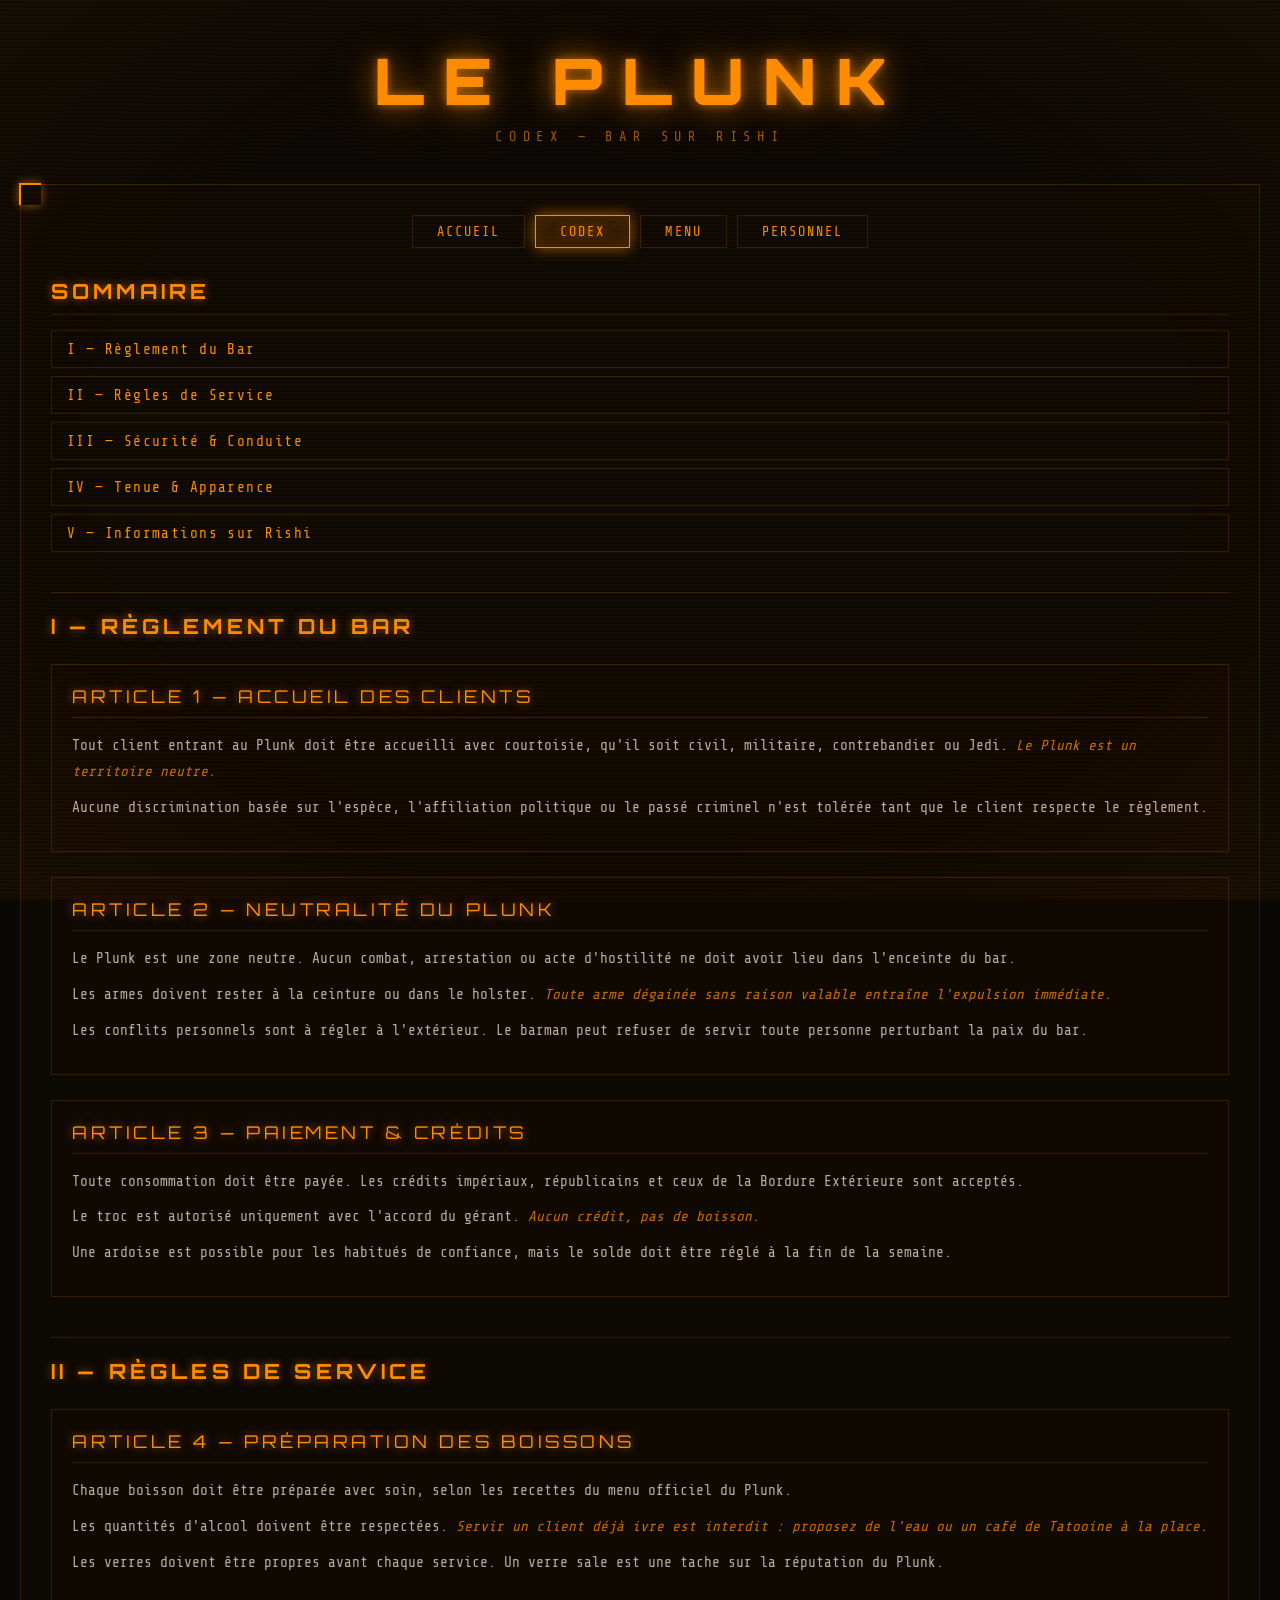
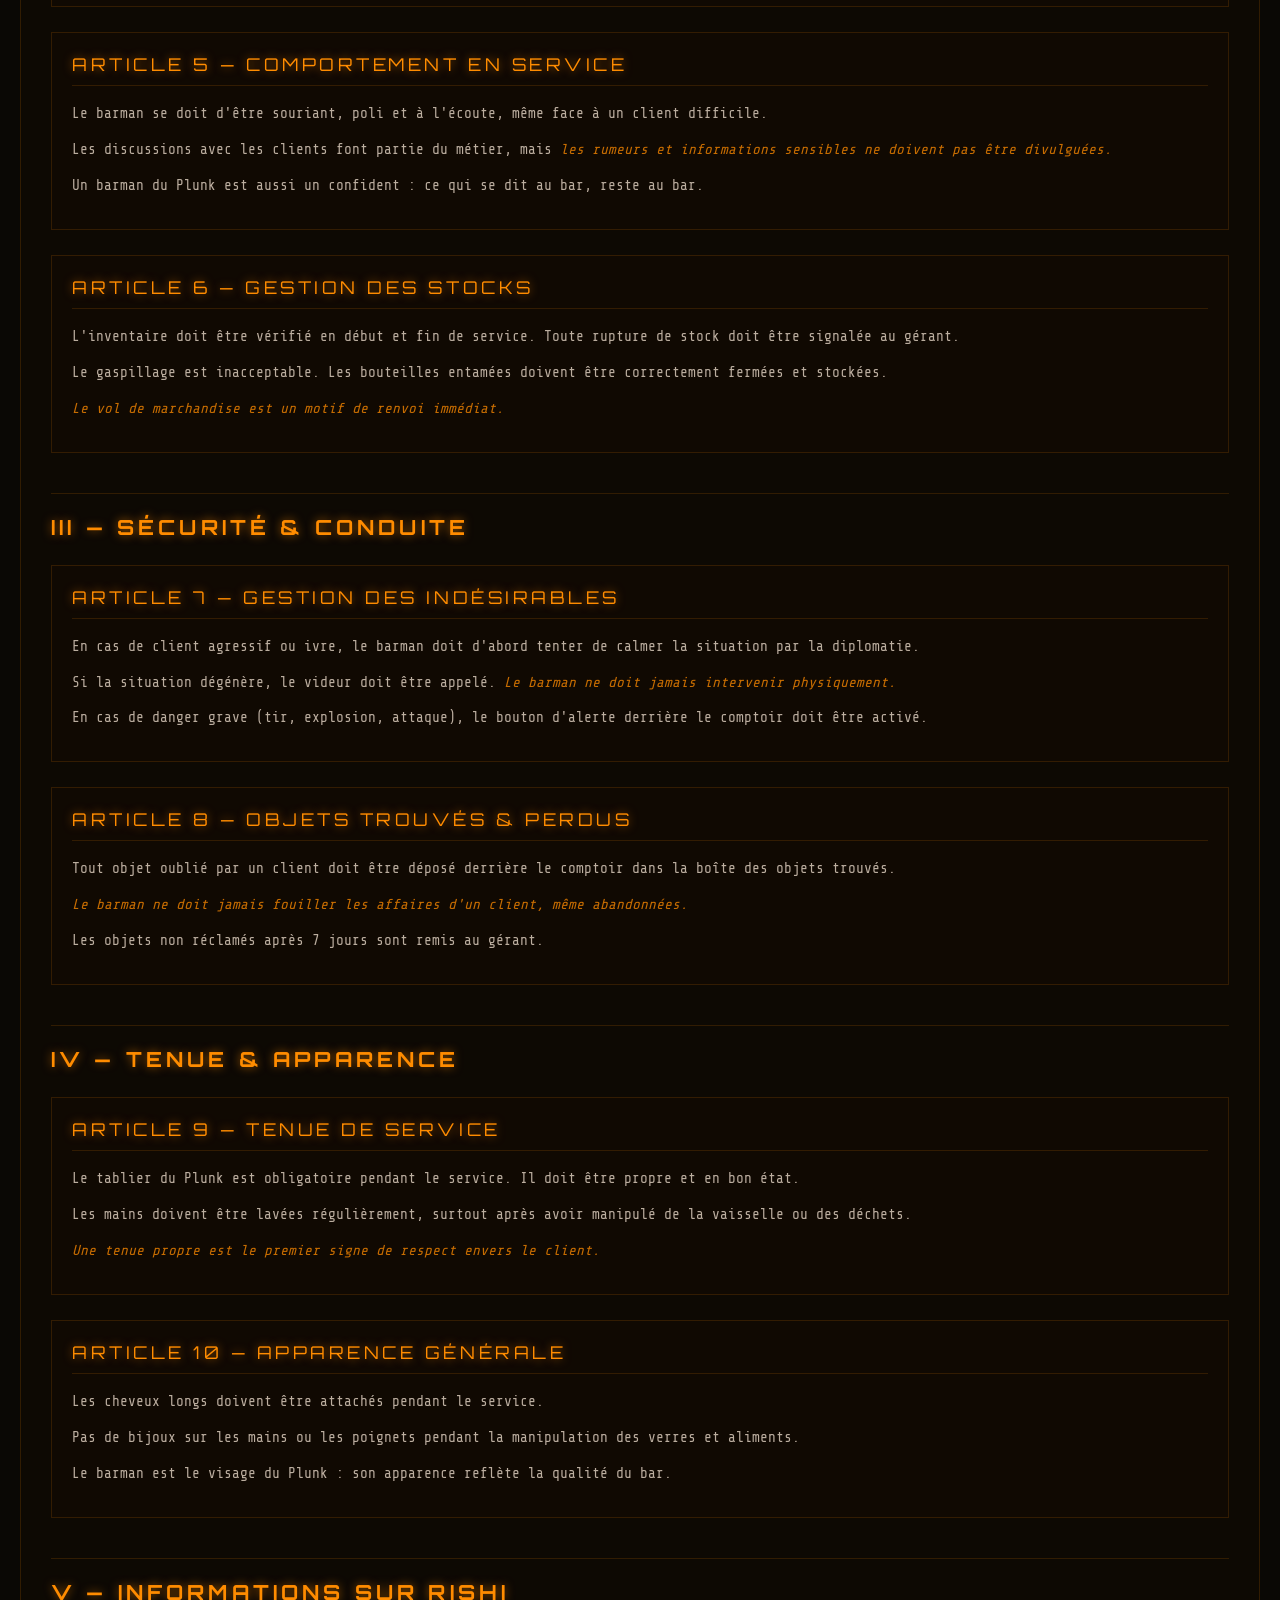
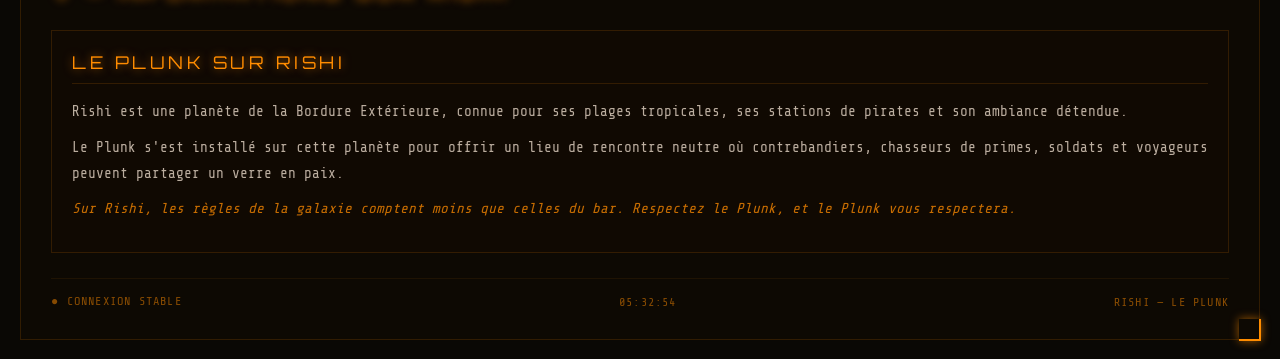
==== codex.html @ 09e5669a "Add files via upload" ====
<!DOCTYPE html>
<html lang="fr">
<head>
  <meta charset="UTF-8">
  <meta name="viewport" content="width=device-width, initial-scale=1.0">
  <title>Le Plunk — Codex du Bar</title>
  <meta name="description" content="Codex du bar Le Plunk sur Rishi. Règlement, règles de service, sécurité et informations.">
  <link rel="stylesheet" href="style.css">
  <link rel="icon" type="image/x-icon" href="images/ICONE.png">

  <meta property="og:type" content="website">
  <meta property="og:title" content="Le Plunk — Codex du Bar">
  <meta property="og:description" content="Codex du bar Le Plunk sur Rishi.">
  <meta property="og:url" content="https://insanity-chan.github.io/CIVILIAN/codex.html">
  <meta property="og:image" content="https://insanity-chan.github.io/CIVILIAN/preview.png">
  <meta property="og:site_name" content="Le Plunk">
  <meta name="theme-color" content="#ff8c00">

  <style>
    .civil-codex-article {
      margin: 25px 0;
      padding: 20px;
      border: 1px solid var(--holo-dim);
      background: rgba(26, 14, 0, 0.2);
    }

    .civil-codex-title {
      font-family: 'Orbitron', sans-serif;
      font-size: 1.1rem;
      letter-spacing: 0.2em;
      text-transform: uppercase;
      color: var(--holo-cyan);
      text-shadow: 0 0 10px var(--holo-glow);
      margin-bottom: 15px;
      padding-bottom: 10px;
      border-bottom: 1px solid var(--holo-dim);
    }

    .civil-codex-text {
      font-size: 0.9rem;
      line-height: 1.8;
      opacity: 0.85;
      color: var(--text-white);
    }

    .civil-codex-text p { margin-bottom: 10px; }

    .civil-codex-text em {
      color: var(--holo-cyan);
      font-style: italic;
    }
  </style>
</head>
<body>

  <div id="boot-screen">
    <div class="boot-text">&gt; INITIALISATION DU TERMINAL...</div>
    <div class="boot-text">&gt; CONNEXION AU RÉSEAU DE RISHI...</div>
    <div class="boot-text">&gt; CHARGEMENT : CODEX DU PLUNK...</div>
    <div class="boot-bar"><div class="boot-bar-fill"></div></div>
  </div>

  <div class="holo-header">
    <h1>Le Plunk</h1>
    <div class="subtitle">Codex — Bar sur Rishi</div>
  </div>

  <div class="holo-frame">

    <div class="holo-nav">
      <a href="index.html"><button>Accueil</button></a>
      <a href="codex.html"><button class="active">Codex</button></a>
      <a href="menu.html"><button>Menu</button></a>
      <a href="effectif.html"><button>Personnel</button></a>
    </div>

    <!-- SOMMAIRE -->
    <div class="holo-panel active">
      <h2>Sommaire</h2>
      <div class="holo-sommaire">
        <a href="#reglement" class="holo-link">I — Règlement du Bar</a>
        <a href="#service" class="holo-link">II — Règles de Service</a>
        <a href="#securite" class="holo-link">III — Sécurité &amp; Conduite</a>
        <a href="#tenue" class="holo-link">IV — Tenue &amp; Apparence</a>
        <a href="#rishi" class="holo-link">V — Informations sur Rishi</a>
      </div>
    </div>

    <!-- I - RÈGLEMENT -->
    <div class="holo-section" id="reglement">
      <h2>I — Règlement du Bar</h2>

      <div class="civil-codex-article">
        <div class="civil-codex-title">Article 1 — Accueil des Clients</div>
        <div class="civil-codex-text">
          <p>Tout client entrant au Plunk doit être accueilli avec courtoisie, qu'il soit civil, militaire, contrebandier ou Jedi. <em>Le Plunk est un territoire neutre.</em></p>
          <p>Aucune discrimination basée sur l'espèce, l'affiliation politique ou le passé criminel n'est tolérée tant que le client respecte le règlement.</p>
        </div>
      </div>

      <div class="civil-codex-article">
        <div class="civil-codex-title">Article 2 — Neutralité du Plunk</div>
        <div class="civil-codex-text">
          <p>Le Plunk est une zone neutre. Aucun combat, arrestation ou acte d'hostilité ne doit avoir lieu dans l'enceinte du bar.</p>
          <p>Les armes doivent rester à la ceinture ou dans le holster. <em>Toute arme dégainée sans raison valable entraîne l'expulsion immédiate.</em></p>
          <p>Les conflits personnels sont à régler à l'extérieur. Le barman peut refuser de servir toute personne perturbant la paix du bar.</p>
        </div>
      </div>

      <div class="civil-codex-article">
        <div class="civil-codex-title">Article 3 — Paiement &amp; Crédits</div>
        <div class="civil-codex-text">
          <p>Toute consommation doit être payée. Les crédits impériaux, républicains et ceux de la Bordure Extérieure sont acceptés.</p>
          <p>Le troc est autorisé uniquement avec l'accord du gérant. <em>Aucun crédit, pas de boisson.</em></p>
          <p>Une ardoise est possible pour les habitués de confiance, mais le solde doit être réglé à la fin de la semaine.</p>
        </div>
      </div>
    </div>

    <!-- II - RÈGLES DE SERVICE -->
    <div class="holo-section" id="service">
      <h2>II — Règles de Service</h2>

      <div class="civil-codex-article">
        <div class="civil-codex-title">Article 4 — Préparation des Boissons</div>
        <div class="civil-codex-text">
          <p>Chaque boisson doit être préparée avec soin, selon les recettes du menu officiel du Plunk.</p>
          <p>Les quantités d'alcool doivent être respectées. <em>Servir un client déjà ivre est interdit : proposez de l'eau ou un café de Tatooine à la place.</em></p>
          <p>Les verres doivent être propres avant chaque service. Un verre sale est une tache sur la réputation du Plunk.</p>
        </div>
      </div>

      <div class="civil-codex-article">
        <div class="civil-codex-title">Article 5 — Comportement en Service</div>
        <div class="civil-codex-text">
          <p>Le barman se doit d'être souriant, poli et à l'écoute, même face à un client difficile.</p>
          <p>Les discussions avec les clients font partie du métier, mais <em>les rumeurs et informations sensibles ne doivent pas être divulguées.</em></p>
          <p>Un barman du Plunk est aussi un confident : ce qui se dit au bar, reste au bar.</p>
        </div>
      </div>

      <div class="civil-codex-article">
        <div class="civil-codex-title">Article 6 — Gestion des Stocks</div>
        <div class="civil-codex-text">
          <p>L'inventaire doit être vérifié en début et fin de service. Toute rupture de stock doit être signalée au gérant.</p>
          <p>Le gaspillage est inacceptable. Les bouteilles entamées doivent être correctement fermées et stockées.</p>
          <p><em>Le vol de marchandise est un motif de renvoi immédiat.</em></p>
        </div>
      </div>
    </div>

    <!-- III - SÉCURITÉ -->
    <div class="holo-section" id="securite">
      <h2>III — Sécurité &amp; Conduite</h2>

      <div class="civil-codex-article">
        <div class="civil-codex-title">Article 7 — Gestion des Indésirables</div>
        <div class="civil-codex-text">
          <p>En cas de client agressif ou ivre, le barman doit d'abord tenter de calmer la situation par la diplomatie.</p>
          <p>Si la situation dégénère, le videur doit être appelé. <em>Le barman ne doit jamais intervenir physiquement.</em></p>
          <p>En cas de danger grave (tir, explosion, attaque), le bouton d'alerte derrière le comptoir doit être activé.</p>
        </div>
      </div>

      <div class="civil-codex-article">
        <div class="civil-codex-title">Article 8 — Objets Trouvés &amp; Perdus</div>
        <div class="civil-codex-text">
          <p>Tout objet oublié par un client doit être déposé derrière le comptoir dans la boîte des objets trouvés.</p>
          <p><em>Le barman ne doit jamais fouiller les affaires d'un client, même abandonnées.</em></p>
          <p>Les objets non réclamés après 7 jours sont remis au gérant.</p>
        </div>
      </div>
    </div>

    <!-- IV - TENUE -->
    <div class="holo-section" id="tenue">
      <h2>IV — Tenue &amp; Apparence</h2>

      <div class="civil-codex-article">
        <div class="civil-codex-title">Article 9 — Tenue de Service</div>
        <div class="civil-codex-text">
          <p>Le tablier du Plunk est obligatoire pendant le service. Il doit être propre et en bon état.</p>
          <p>Les mains doivent être lavées régulièrement, surtout après avoir manipulé de la vaisselle ou des déchets.</p>
          <p><em>Une tenue propre est le premier signe de respect envers le client.</em></p>
        </div>
      </div>

      <div class="civil-codex-article">
        <div class="civil-codex-title">Article 10 — Apparence Générale</div>
        <div class="civil-codex-text">
          <p>Les cheveux longs doivent être attachés pendant le service.</p>
          <p>Pas de bijoux sur les mains ou les poignets pendant la manipulation des verres et aliments.</p>
          <p>Le barman est le visage du Plunk : son apparence reflète la qualité du bar.</p>
        </div>
      </div>
    </div>

    <!-- V - RISHI -->
    <div class="holo-section" id="rishi">
      <h2>V — Informations sur Rishi</h2>

      <div class="civil-codex-article">
        <div class="civil-codex-title">Le Plunk sur Rishi</div>
        <div class="civil-codex-text">
          <p>Rishi est une planète de la Bordure Extérieure, connue pour ses plages tropicales, ses stations de pirates et son ambiance détendue.</p>
          <p>Le Plunk s'est installé sur cette planète pour offrir un lieu de rencontre neutre où contrebandiers, chasseurs de primes, soldats et voyageurs peuvent partager un verre en paix.</p>
          <p><em>Sur Rishi, les règles de la galaxie comptent moins que celles du bar. Respectez le Plunk, et le Plunk vous respectera.</em></p>
        </div>
      </div>
    </div>

    <div class="holo-status">
      <span><span class="blink">●</span> CONNEXION STABLE</span>
      <span id="horloge">--:--:--</span>
      <span>RISHI — LE PLUNK</span>
    </div>
  </div>

  <script>
    setTimeout(() => {
      document.getElementById('boot-screen').style.display = 'none';
    }, 700);

    function updateClock() {
      const now = new Date();
      const h = String(now.getHours()).padStart(2, '0');
      const m = String(now.getMinutes()).padStart(2, '0');
      const s = String(now.getSeconds()).padStart(2, '0');
      document.getElementById('horloge').textContent = `${h}:${m}:${s}`;
    }
    setInterval(updateClock, 1000);
    updateClock();
  </script>
</body>
</html>
---- style.css ----
@import url('https://fonts.googleapis.com/css2?family=Orbitron:wght@400;700;900&family=Share+Tech+Mono&display=swap');

:root {
  --holo-cyan: #ff8c00;
  --holo-blue: #cc6600;
  --holo-deep: #1a0e00;
  --holo-glow: rgba(255, 140, 0, 0.6);
  --holo-dim: rgba(255, 140, 0, 0.15);
  --bg-dark: #0a0805;
  --text-white: #f0e0d0;
}

* { margin: 0; padding: 0; box-sizing: border-box; }

a, a:visited { color: var(--holo-cyan); text-decoration: none; }

body {
  background: var(--bg-dark);
  color: var(--text-white);
  font-family: 'Share Tech Mono', monospace;
  overflow-x: hidden;
  min-height: 100vh;
  position: relative;
}

body::before {
  content: '';
  position: fixed;
  top: 0; left: 0;
  width: 100%; height: 100%;
  background: repeating-linear-gradient(0deg, transparent 0px, transparent 2px, rgba(255,140,0,0.03) 3px, rgba(255,140,0,0.03) 4px);
  pointer-events: none;
  z-index: 9999;
}

body::after {
  content: '';
  position: fixed;
  top: 0; left: 0;
  width: 100%; height: 100%;
  background: radial-gradient(ellipse at center, transparent 60%, rgba(255,140,0,0.04) 100%);
  pointer-events: none;
  z-index: 9998;
  animation: flicker 6s infinite;
}

@keyframes flicker {
  0%,100% { opacity: 1; }
  92% { opacity: 1; }
  93% { opacity: 0.85; }
  94% { opacity: 1; }
  96% { opacity: 0.9; }
  97% { opacity: 1; }
}

.holo-header {
  text-align: center;
  padding: 40px 20px 20px;
}

.holo-header h1 {
  font-family: 'Orbitron', sans-serif;
  font-weight: 900;
  font-size: clamp(2rem, 6vw, 4rem);
  letter-spacing: 0.3em;
  text-transform: uppercase;
  color: var(--holo-cyan);
  text-shadow: 0 0 10px var(--holo-glow), 0 0 30px var(--holo-glow), 0 0 60px rgba(255,140,0,0.3);
  animation: textGlow 3s ease-in-out infinite alternate;
}

@keyframes textGlow {
  from { text-shadow: 0 0 10px var(--holo-glow), 0 0 30px var(--holo-glow), 0 0 60px rgba(255,140,0,0.3); }
  to   { text-shadow: 0 0 15px var(--holo-glow), 0 0 45px var(--holo-glow), 0 0 80px rgba(255,140,0,0.5); }
}

.holo-header .subtitle {
  font-size: 0.85rem;
  letter-spacing: 0.5em;
  margin-top: 8px;
  opacity: 0.6;
  text-transform: uppercase;
  color: var(--holo-cyan);
}

.holo-frame {
  position: relative;
  border: 1px solid var(--holo-dim);
  background: rgba(26, 14, 0, 0.3);
  backdrop-filter: blur(2px);
  margin: 20px;
  padding: 30px;
}

.holo-frame::before,
.holo-frame::after {
  content: '';
  position: absolute;
  width: 20px; height: 20px;
  border: 2px solid var(--holo-cyan);
  box-shadow: 0 0 10px var(--holo-glow);
}

.holo-frame::before { top: -2px; left: -2px; border-right: none; border-bottom: none; }
.holo-frame::after  { bottom: -2px; right: -2px; border-left: none; border-top: none; }

.holo-nav {
  display: flex;
  justify-content: center;
  gap: 10px;
  flex-wrap: wrap;
  margin-bottom: 30px;
}

.holo-nav a { text-decoration: none; }

.holo-nav button {
  background: transparent;
  border: 1px solid var(--holo-dim);
  color: var(--holo-cyan);
  padding: 8px 24px;
  font-family: 'Share Tech Mono', monospace;
  font-size: 0.85rem;
  letter-spacing: 0.15em;
  text-transform: uppercase;
  cursor: pointer;
  transition: all 0.3s;
}

.holo-nav button:hover,
.holo-nav button.active {
  border-color: var(--holo-cyan);
  background: var(--holo-dim);
  box-shadow: 0 0 15px var(--holo-glow), inset 0 0 15px rgba(255,140,0,0.1);
  text-shadow: 0 0 8px var(--holo-glow);
}

.holo-panel {
  display: none;
  animation: panelFade 0.5s ease;
}

.holo-panel.active { display: block; }

@keyframes panelFade {
  from { opacity: 0; transform: translateY(10px); }
  to   { opacity: 1; transform: translateY(0); }
}

.holo-panel h2 {
  font-family: 'Orbitron', sans-serif;
  font-size: 1.3rem;
  letter-spacing: 0.2em;
  margin-bottom: 15px;
  text-transform: uppercase;
  border-bottom: 1px solid var(--holo-dim);
  padding-bottom: 10px;
  color: var(--holo-cyan);
  text-shadow: 0 0 10px var(--holo-glow);
}

.holo-panel p {
  line-height: 1.8;
  opacity: 0.9;
  margin-bottom: 15px;
  color: var(--text-white);
}

.holo-table {
  width: 100%;
  border-collapse: collapse;
  margin-top: 15px;
}

.holo-table th {
  text-align: left;
  padding: 10px;
  border-bottom: 1px solid var(--holo-cyan);
  text-transform: uppercase;
  letter-spacing: 0.1em;
  font-size: 0.8rem;
  color: var(--holo-cyan);
  text-shadow: 0 0 5px var(--holo-glow);
}

.holo-table td {
  padding: 10px;
  border-bottom: 1px solid var(--holo-dim);
  opacity: 0.9;
  color: var(--text-white);
}

.holo-table tr:hover td {
  background: var(--holo-dim);
  opacity: 1;
}

.holo-status {
  display: flex;
  justify-content: space-between;
  align-items: center;
  margin-top: 20px;
  padding-top: 15px;
  border-top: 1px solid var(--holo-dim);
  font-size: 0.75rem;
  opacity: 0.5;
  letter-spacing: 0.1em;
  color: var(--holo-cyan);
}

.blink { animation: blink 1.5s infinite; }

@keyframes blink {
  0%,100% { opacity: 1; }
  50% { opacity: 0.2; }
}

.holo-grid {
  display: grid;
  grid-template-columns: repeat(auto-fit, minmax(200px, 1fr));
  gap: 15px;
  margin-top: 15px;
}

.holo-card {
  border: 1px solid var(--holo-dim);
  padding: 15px;
  background: rgba(26, 14, 0, 0.2);
  transition: all 0.3s;
}

.holo-card:hover {
  border-color: var(--holo-cyan);
  box-shadow: 0 0 15px var(--holo-glow);
}

.holo-card .label {
  font-size: 0.7rem;
  opacity: 0.6;
  text-transform: uppercase;
  letter-spacing: 0.15em;
  color: var(--holo-cyan);
  text-shadow: 0 0 5px var(--holo-glow);
}

.holo-card .value {
  font-family: 'Orbitron', sans-serif;
  font-size: 1.5rem;
  margin-top: 5px;
  text-shadow: 0 0 10px var(--holo-glow);
  color: var(--text-white);
}

#boot-screen {
  position: fixed;
  top: 0; left: 0;
  width: 100%; height: 100%;
  background: var(--bg-dark);
  z-index: 10000;
  display: flex;
  align-items: center;
  justify-content: center;
  flex-direction: column;
}

#boot-screen .boot-text {
  font-size: 0.9rem;
  opacity: 0.7;
  margin: 4px 0;
  color: var(--holo-cyan);
}

#boot-screen .boot-bar {
  width: 300px;
  height: 2px;
  background: var(--holo-dim);
  margin-top: 20px;
  overflow: hidden;
}

#boot-screen .boot-bar-fill {
  height: 100%;
  background: var(--holo-cyan);
  box-shadow: 0 0 10px var(--holo-glow);
  width: 0%;
  animation: bootLoad 0.5s ease forwards;
}

@keyframes bootLoad { to { width: 100%; } }

.holo-section {
  margin-top: 40px;
  padding-top: 20px;
  border-top: 1px solid var(--holo-dim);
  animation: panelFade 0.5s ease;
}

.holo-section h2 {
  font-family: 'Orbitron', sans-serif;
  font-size: 1.3rem;
  letter-spacing: 0.2em;
  margin-bottom: 15px;
  text-transform: uppercase;
  text-shadow: 0 0 10px var(--holo-glow);
  color: var(--holo-cyan);
}

.holo-section h3 {
  font-family: 'Orbitron', sans-serif;
  font-size: 1rem;
  letter-spacing: 0.15em;
  margin: 25px 0 10px;
  text-transform: uppercase;
  color: var(--holo-cyan);
  opacity: 0.9;
}

.holo-section h4 {
  font-size: 0.9rem;
  letter-spacing: 0.1em;
  margin: 20px 0 8px;
  text-transform: uppercase;
  opacity: 0.8;
  color: var(--holo-cyan);
}

.holo-section p {
  line-height: 1.8;
  opacity: 0.9;
  margin-bottom: 12px;
  color: var(--text-white);
}

.holo-intro {
  font-style: italic;
  opacity: 0.7 !important;
  color: var(--text-white) !important;
}

.holo-note {
  font-size: 0.8rem;
  opacity: 0.6 !important;
  font-style: italic;
  color: var(--text-white) !important;
}

.holo-list {
  list-style: none;
  padding-left: 0;
}

.holo-list li {
  padding: 8px 0 8px 20px;
  position: relative;
  line-height: 1.7;
  opacity: 0.9;
  border-bottom: 1px solid rgba(255,140,0,0.05);
  color: var(--text-white);
}

.holo-list li::before {
  content: '▸';
  position: absolute;
  left: 0;
  color: var(--holo-cyan);
  text-shadow: 0 0 5px var(--holo-glow);
}

.holo-list li strong {
  color: var(--holo-cyan);
  text-shadow: 0 0 5px var(--holo-glow);
}

.holo-sommaire {
  display: flex;
  flex-direction: column;
  gap: 8px;
}

.holo-link {
  color: var(--holo-cyan);
  text-decoration: none;
  padding: 10px 15px;
  border: 1px solid var(--holo-dim);
  transition: all 0.3s;
  font-size: 0.9rem;
  letter-spacing: 0.1em;
}

.holo-link:hover {
  border-color: var(--holo-cyan);
  background: var(--holo-dim);
  box-shadow: 0 0 10px var(--holo-glow);
  padding-left: 25px;
}

@media (max-width: 600px) {
  .holo-frame {
    padding: 15px;
  }

  .holo-header h1 {
    font-size: 1.5rem;
  }

  .holo-header .subtitle {
    font-size: 0.65rem;
  }

  .holo-nav button {
    padding: 6px 12px;
    font-size: 0.75rem;
  }
}
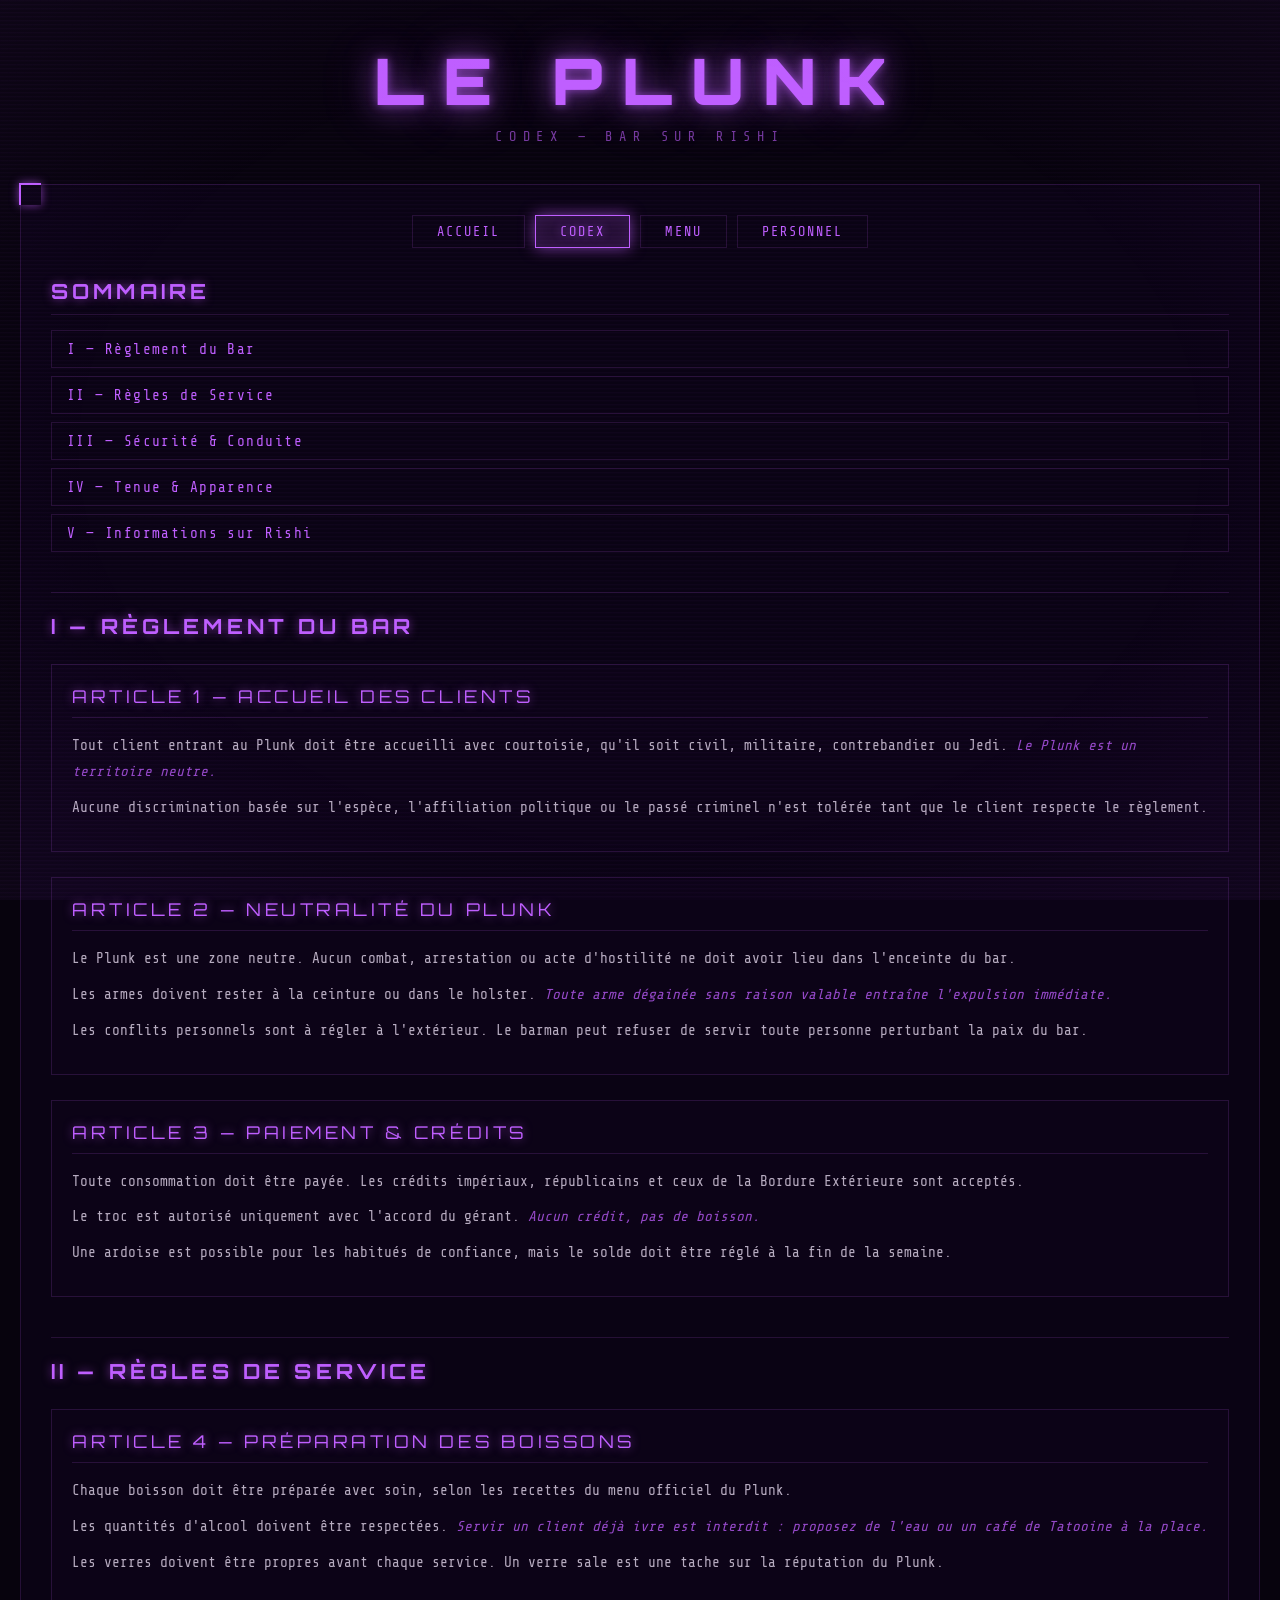
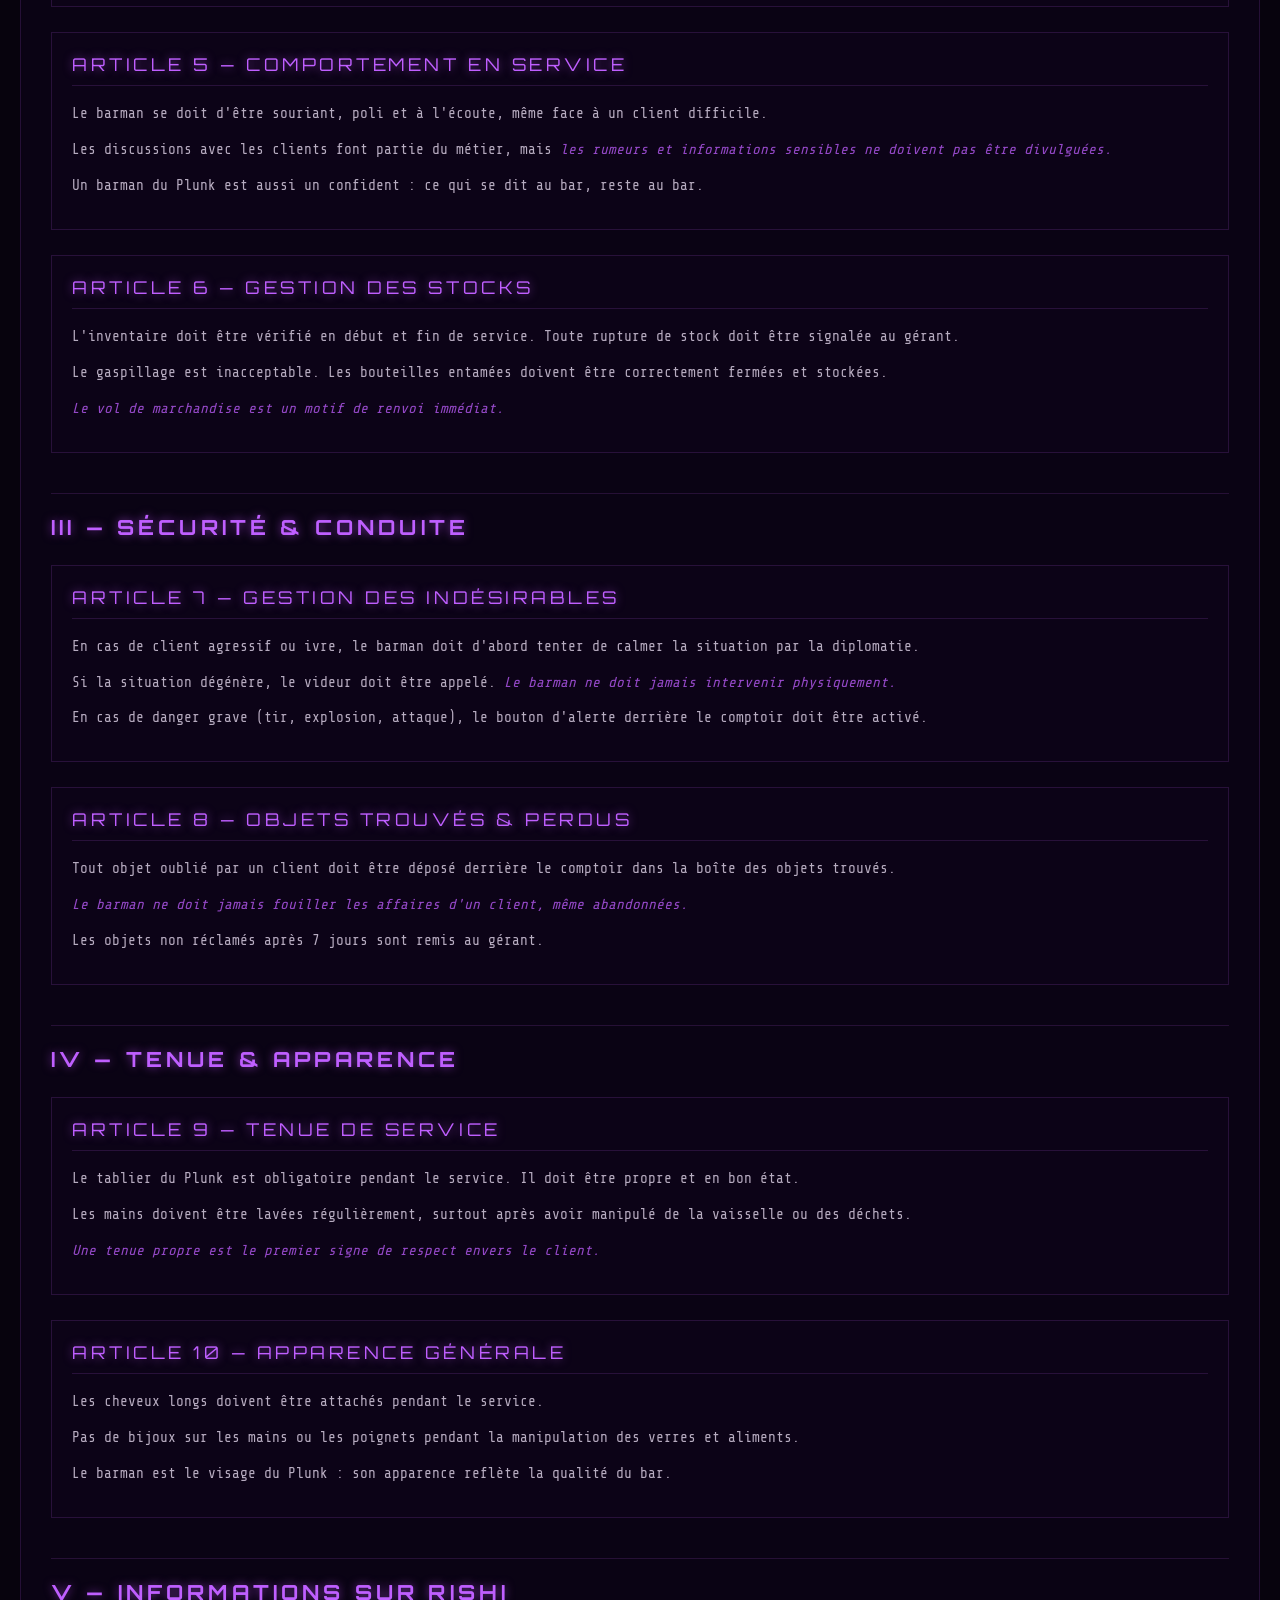
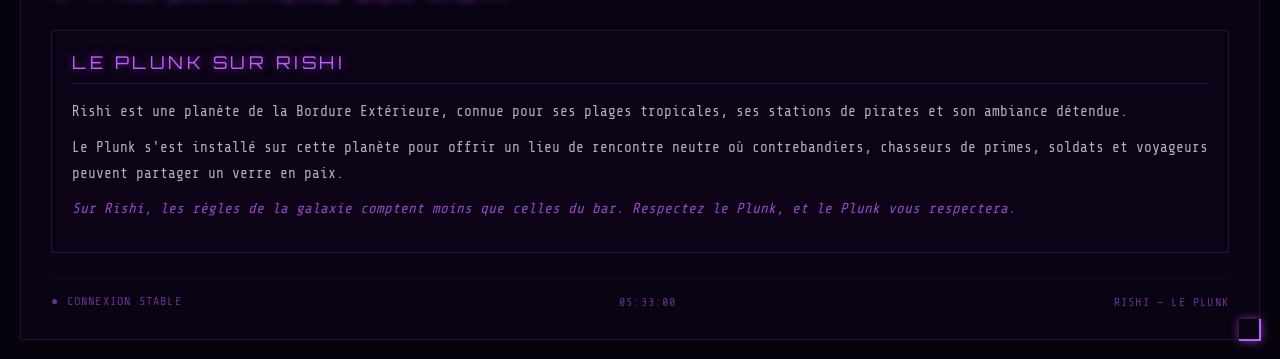
==== commit 6d0f4a32: "Add files via upload" ====
--- a/codex.html
+++ b/codex.html
@@ -14,14 +14,14 @@
   <meta property="og:url" content="https://insanity-chan.github.io/CIVILIAN/codex.html">
   <meta property="og:image" content="https://insanity-chan.github.io/CIVILIAN/preview.png">
   <meta property="og:site_name" content="Le Plunk">
-  <meta name="theme-color" content="#ff8c00">
+  <meta name="theme-color" content="#bf5fff">
 
   <style>
     .civil-codex-article {
       margin: 25px 0;
       padding: 20px;
       border: 1px solid var(--holo-dim);
-      background: rgba(26, 14, 0, 0.2);
+      background: rgba(20, 6, 38, 0.2);
     }
 
     .civil-codex-title {
--- a/style.css
+++ b/style.css
@@ -1,414 +1,414 @@
-@import url('https://fonts.googleapis.com/css2?family=Orbitron:wght@400;700;900&family=Share+Tech+Mono&display=swap');
-
-:root {
-  --holo-cyan: #ff8c00;
-  --holo-blue: #cc6600;
-  --holo-deep: #1a0e00;
-  --holo-glow: rgba(255, 140, 0, 0.6);
-  --holo-dim: rgba(255, 140, 0, 0.15);
-  --bg-dark: #0a0805;
-  --text-white: #f0e0d0;
-}
-
-* { margin: 0; padding: 0; box-sizing: border-box; }
-
-a, a:visited { color: var(--holo-cyan); text-decoration: none; }
-
-body {
-  background: var(--bg-dark);
-  color: var(--text-white);
-  font-family: 'Share Tech Mono', monospace;
-  overflow-x: hidden;
-  min-height: 100vh;
-  position: relative;
-}
-
-body::before {
-  content: '';
-  position: fixed;
-  top: 0; left: 0;
-  width: 100%; height: 100%;
-  background: repeating-linear-gradient(0deg, transparent 0px, transparent 2px, rgba(255,140,0,0.03) 3px, rgba(255,140,0,0.03) 4px);
-  pointer-events: none;
-  z-index: 9999;
-}
-
-body::after {
-  content: '';
-  position: fixed;
-  top: 0; left: 0;
-  width: 100%; height: 100%;
-  background: radial-gradient(ellipse at center, transparent 60%, rgba(255,140,0,0.04) 100%);
-  pointer-events: none;
-  z-index: 9998;
-  animation: flicker 6s infinite;
-}
-
-@keyframes flicker {
-  0%,100% { opacity: 1; }
-  92% { opacity: 1; }
-  93% { opacity: 0.85; }
-  94% { opacity: 1; }
-  96% { opacity: 0.9; }
-  97% { opacity: 1; }
-}
-
-.holo-header {
-  text-align: center;
-  padding: 40px 20px 20px;
-}
-
-.holo-header h1 {
-  font-family: 'Orbitron', sans-serif;
-  font-weight: 900;
-  font-size: clamp(2rem, 6vw, 4rem);
-  letter-spacing: 0.3em;
-  text-transform: uppercase;
-  color: var(--holo-cyan);
-  text-shadow: 0 0 10px var(--holo-glow), 0 0 30px var(--holo-glow), 0 0 60px rgba(255,140,0,0.3);
-  animation: textGlow 3s ease-in-out infinite alternate;
-}
-
-@keyframes textGlow {
-  from { text-shadow: 0 0 10px var(--holo-glow), 0 0 30px var(--holo-glow), 0 0 60px rgba(255,140,0,0.3); }
-  to   { text-shadow: 0 0 15px var(--holo-glow), 0 0 45px var(--holo-glow), 0 0 80px rgba(255,140,0,0.5); }
-}
-
-.holo-header .subtitle {
-  font-size: 0.85rem;
-  letter-spacing: 0.5em;
-  margin-top: 8px;
-  opacity: 0.6;
-  text-transform: uppercase;
-  color: var(--holo-cyan);
-}
-
-.holo-frame {
-  position: relative;
-  border: 1px solid var(--holo-dim);
-  background: rgba(26, 14, 0, 0.3);
-  backdrop-filter: blur(2px);
-  margin: 20px;
-  padding: 30px;
-}
-
-.holo-frame::before,
-.holo-frame::after {
-  content: '';
-  position: absolute;
-  width: 20px; height: 20px;
-  border: 2px solid var(--holo-cyan);
-  box-shadow: 0 0 10px var(--holo-glow);
-}
-
-.holo-frame::before { top: -2px; left: -2px; border-right: none; border-bottom: none; }
-.holo-frame::after  { bottom: -2px; right: -2px; border-left: none; border-top: none; }
-
-.holo-nav {
-  display: flex;
-  justify-content: center;
-  gap: 10px;
-  flex-wrap: wrap;
-  margin-bottom: 30px;
-}
-
-.holo-nav a { text-decoration: none; }
-
-.holo-nav button {
-  background: transparent;
-  border: 1px solid var(--holo-dim);
-  color: var(--holo-cyan);
-  padding: 8px 24px;
-  font-family: 'Share Tech Mono', monospace;
-  font-size: 0.85rem;
-  letter-spacing: 0.15em;
-  text-transform: uppercase;
-  cursor: pointer;
-  transition: all 0.3s;
-}
-
-.holo-nav button:hover,
-.holo-nav button.active {
-  border-color: var(--holo-cyan);
-  background: var(--holo-dim);
-  box-shadow: 0 0 15px var(--holo-glow), inset 0 0 15px rgba(255,140,0,0.1);
-  text-shadow: 0 0 8px var(--holo-glow);
-}
-
-.holo-panel {
-  display: none;
-  animation: panelFade 0.5s ease;
-}
-
-.holo-panel.active { display: block; }
-
-@keyframes panelFade {
-  from { opacity: 0; transform: translateY(10px); }
-  to   { opacity: 1; transform: translateY(0); }
-}
-
-.holo-panel h2 {
-  font-family: 'Orbitron', sans-serif;
-  font-size: 1.3rem;
-  letter-spacing: 0.2em;
-  margin-bottom: 15px;
-  text-transform: uppercase;
-  border-bottom: 1px solid var(--holo-dim);
-  padding-bottom: 10px;
-  color: var(--holo-cyan);
-  text-shadow: 0 0 10px var(--holo-glow);
-}
-
-.holo-panel p {
-  line-height: 1.8;
-  opacity: 0.9;
-  margin-bottom: 15px;
-  color: var(--text-white);
-}
-
-.holo-table {
-  width: 100%;
-  border-collapse: collapse;
-  margin-top: 15px;
-}
-
-.holo-table th {
-  text-align: left;
-  padding: 10px;
-  border-bottom: 1px solid var(--holo-cyan);
-  text-transform: uppercase;
-  letter-spacing: 0.1em;
-  font-size: 0.8rem;
-  color: var(--holo-cyan);
-  text-shadow: 0 0 5px var(--holo-glow);
-}
-
-.holo-table td {
-  padding: 10px;
-  border-bottom: 1px solid var(--holo-dim);
-  opacity: 0.9;
-  color: var(--text-white);
-}
-
-.holo-table tr:hover td {
-  background: var(--holo-dim);
-  opacity: 1;
-}
-
-.holo-status {
-  display: flex;
-  justify-content: space-between;
-  align-items: center;
-  margin-top: 20px;
-  padding-top: 15px;
-  border-top: 1px solid var(--holo-dim);
-  font-size: 0.75rem;
-  opacity: 0.5;
-  letter-spacing: 0.1em;
-  color: var(--holo-cyan);
-}
-
-.blink { animation: blink 1.5s infinite; }
-
-@keyframes blink {
-  0%,100% { opacity: 1; }
-  50% { opacity: 0.2; }
-}
-
-.holo-grid {
-  display: grid;
-  grid-template-columns: repeat(auto-fit, minmax(200px, 1fr));
-  gap: 15px;
-  margin-top: 15px;
-}
-
-.holo-card {
-  border: 1px solid var(--holo-dim);
-  padding: 15px;
-  background: rgba(26, 14, 0, 0.2);
-  transition: all 0.3s;
-}
-
-.holo-card:hover {
-  border-color: var(--holo-cyan);
-  box-shadow: 0 0 15px var(--holo-glow);
-}
-
-.holo-card .label {
-  font-size: 0.7rem;
-  opacity: 0.6;
-  text-transform: uppercase;
-  letter-spacing: 0.15em;
-  color: var(--holo-cyan);
-  text-shadow: 0 0 5px var(--holo-glow);
-}
-
-.holo-card .value {
-  font-family: 'Orbitron', sans-serif;
-  font-size: 1.5rem;
-  margin-top: 5px;
-  text-shadow: 0 0 10px var(--holo-glow);
-  color: var(--text-white);
-}
-
-#boot-screen {
-  position: fixed;
-  top: 0; left: 0;
-  width: 100%; height: 100%;
-  background: var(--bg-dark);
-  z-index: 10000;
-  display: flex;
-  align-items: center;
-  justify-content: center;
-  flex-direction: column;
-}
-
-#boot-screen .boot-text {
-  font-size: 0.9rem;
-  opacity: 0.7;
-  margin: 4px 0;
-  color: var(--holo-cyan);
-}
-
-#boot-screen .boot-bar {
-  width: 300px;
-  height: 2px;
-  background: var(--holo-dim);
-  margin-top: 20px;
-  overflow: hidden;
-}
-
-#boot-screen .boot-bar-fill {
-  height: 100%;
-  background: var(--holo-cyan);
-  box-shadow: 0 0 10px var(--holo-glow);
-  width: 0%;
-  animation: bootLoad 0.5s ease forwards;
-}
-
-@keyframes bootLoad { to { width: 100%; } }
-
-.holo-section {
-  margin-top: 40px;
-  padding-top: 20px;
-  border-top: 1px solid var(--holo-dim);
-  animation: panelFade 0.5s ease;
-}
-
-.holo-section h2 {
-  font-family: 'Orbitron', sans-serif;
-  font-size: 1.3rem;
-  letter-spacing: 0.2em;
-  margin-bottom: 15px;
-  text-transform: uppercase;
-  text-shadow: 0 0 10px var(--holo-glow);
-  color: var(--holo-cyan);
-}
-
-.holo-section h3 {
-  font-family: 'Orbitron', sans-serif;
-  font-size: 1rem;
-  letter-spacing: 0.15em;
-  margin: 25px 0 10px;
-  text-transform: uppercase;
-  color: var(--holo-cyan);
-  opacity: 0.9;
-}
-
-.holo-section h4 {
-  font-size: 0.9rem;
-  letter-spacing: 0.1em;
-  margin: 20px 0 8px;
-  text-transform: uppercase;
-  opacity: 0.8;
-  color: var(--holo-cyan);
-}
-
-.holo-section p {
-  line-height: 1.8;
-  opacity: 0.9;
-  margin-bottom: 12px;
-  color: var(--text-white);
-}
-
-.holo-intro {
-  font-style: italic;
-  opacity: 0.7 !important;
-  color: var(--text-white) !important;
-}
-
-.holo-note {
-  font-size: 0.8rem;
-  opacity: 0.6 !important;
-  font-style: italic;
-  color: var(--text-white) !important;
-}
-
-.holo-list {
-  list-style: none;
-  padding-left: 0;
-}
-
-.holo-list li {
-  padding: 8px 0 8px 20px;
-  position: relative;
-  line-height: 1.7;
-  opacity: 0.9;
-  border-bottom: 1px solid rgba(255,140,0,0.05);
-  color: var(--text-white);
-}
-
-.holo-list li::before {
-  content: '▸';
-  position: absolute;
-  left: 0;
-  color: var(--holo-cyan);
-  text-shadow: 0 0 5px var(--holo-glow);
-}
-
-.holo-list li strong {
-  color: var(--holo-cyan);
-  text-shadow: 0 0 5px var(--holo-glow);
-}
-
-.holo-sommaire {
-  display: flex;
-  flex-direction: column;
-  gap: 8px;
-}
-
-.holo-link {
-  color: var(--holo-cyan);
-  text-decoration: none;
-  padding: 10px 15px;
-  border: 1px solid var(--holo-dim);
-  transition: all 0.3s;
-  font-size: 0.9rem;
-  letter-spacing: 0.1em;
-}
-
-.holo-link:hover {
-  border-color: var(--holo-cyan);
-  background: var(--holo-dim);
-  box-shadow: 0 0 10px var(--holo-glow);
-  padding-left: 25px;
-}
-
-@media (max-width: 600px) {
-  .holo-frame {
-    padding: 15px;
-  }
-
-  .holo-header h1 {
-    font-size: 1.5rem;
-  }
-
-  .holo-header .subtitle {
-    font-size: 0.65rem;
-  }
-
-  .holo-nav button {
-    padding: 6px 12px;
-    font-size: 0.75rem;
-  }
-}
+@import url('https://fonts.googleapis.com/css2?family=Orbitron:wght@400;700;900&family=Share+Tech+Mono&display=swap');
+
+:root {
+  --holo-cyan: #bf5fff;
+  --holo-blue: #8a2be2;
+  --holo-deep: #14062a;
+  --holo-glow: rgba(191, 95, 255, 0.6);
+  --holo-dim: rgba(191, 95, 255, 0.15);
+  --bg-dark: #07030d;
+  --text-white: #ece0f5;
+}
+
+* { margin: 0; padding: 0; box-sizing: border-box; }
+
+a, a:visited { color: var(--holo-cyan); text-decoration: none; }
+
+body {
+  background: var(--bg-dark);
+  color: var(--text-white);
+  font-family: 'Share Tech Mono', monospace;
+  overflow-x: hidden;
+  min-height: 100vh;
+  position: relative;
+}
+
+body::before {
+  content: '';
+  position: fixed;
+  top: 0; left: 0;
+  width: 100%; height: 100%;
+  background: repeating-linear-gradient(0deg, transparent 0px, transparent 2px, rgba(191,95,255,0.03) 3px, rgba(191,95,255,0.03) 4px);
+  pointer-events: none;
+  z-index: 9999;
+}
+
+body::after {
+  content: '';
+  position: fixed;
+  top: 0; left: 0;
+  width: 100%; height: 100%;
+  background: radial-gradient(ellipse at center, transparent 60%, rgba(191,95,255,0.04) 100%);
+  pointer-events: none;
+  z-index: 9998;
+  animation: flicker 6s infinite;
+}
+
+@keyframes flicker {
+  0%,100% { opacity: 1; }
+  92% { opacity: 1; }
+  93% { opacity: 0.85; }
+  94% { opacity: 1; }
+  96% { opacity: 0.9; }
+  97% { opacity: 1; }
+}
+
+.holo-header {
+  text-align: center;
+  padding: 40px 20px 20px;
+}
+
+.holo-header h1 {
+  font-family: 'Orbitron', sans-serif;
+  font-weight: 900;
+  font-size: clamp(2rem, 6vw, 4rem);
+  letter-spacing: 0.3em;
+  text-transform: uppercase;
+  color: var(--holo-cyan);
+  text-shadow: 0 0 10px var(--holo-glow), 0 0 30px var(--holo-glow), 0 0 60px rgba(191,95,255,0.3);
+  animation: textGlow 3s ease-in-out infinite alternate;
+}
+
+@keyframes textGlow {
+  from { text-shadow: 0 0 10px var(--holo-glow), 0 0 30px var(--holo-glow), 0 0 60px rgba(191,95,255,0.3); }
+  to   { text-shadow: 0 0 15px var(--holo-glow), 0 0 45px var(--holo-glow), 0 0 80px rgba(191,95,255,0.5); }
+}
+
+.holo-header .subtitle {
+  font-size: 0.85rem;
+  letter-spacing: 0.5em;
+  margin-top: 8px;
+  opacity: 0.6;
+  text-transform: uppercase;
+  color: var(--holo-cyan);
+}
+
+.holo-frame {
+  position: relative;
+  border: 1px solid var(--holo-dim);
+  background: rgba(20, 6, 38, 0.3);
+  backdrop-filter: blur(2px);
+  margin: 20px;
+  padding: 30px;
+}
+
+.holo-frame::before,
+.holo-frame::after {
+  content: '';
+  position: absolute;
+  width: 20px; height: 20px;
+  border: 2px solid var(--holo-cyan);
+  box-shadow: 0 0 10px var(--holo-glow);
+}
+
+.holo-frame::before { top: -2px; left: -2px; border-right: none; border-bottom: none; }
+.holo-frame::after  { bottom: -2px; right: -2px; border-left: none; border-top: none; }
+
+.holo-nav {
+  display: flex;
+  justify-content: center;
+  gap: 10px;
+  flex-wrap: wrap;
+  margin-bottom: 30px;
+}
+
+.holo-nav a { text-decoration: none; }
+
+.holo-nav button {
+  background: transparent;
+  border: 1px solid var(--holo-dim);
+  color: var(--holo-cyan);
+  padding: 8px 24px;
+  font-family: 'Share Tech Mono', monospace;
+  font-size: 0.85rem;
+  letter-spacing: 0.15em;
+  text-transform: uppercase;
+  cursor: pointer;
+  transition: all 0.3s;
+}
+
+.holo-nav button:hover,
+.holo-nav button.active {
+  border-color: var(--holo-cyan);
+  background: var(--holo-dim);
+  box-shadow: 0 0 15px var(--holo-glow), inset 0 0 15px rgba(191,95,255,0.1);
+  text-shadow: 0 0 8px var(--holo-glow);
+}
+
+.holo-panel {
+  display: none;
+  animation: panelFade 0.5s ease;
+}
+
+.holo-panel.active { display: block; }
+
+@keyframes panelFade {
+  from { opacity: 0; transform: translateY(10px); }
+  to   { opacity: 1; transform: translateY(0); }
+}
+
+.holo-panel h2 {
+  font-family: 'Orbitron', sans-serif;
+  font-size: 1.3rem;
+  letter-spacing: 0.2em;
+  margin-bottom: 15px;
+  text-transform: uppercase;
+  border-bottom: 1px solid var(--holo-dim);
+  padding-bottom: 10px;
+  color: var(--holo-cyan);
+  text-shadow: 0 0 10px var(--holo-glow);
+}
+
+.holo-panel p {
+  line-height: 1.8;
+  opacity: 0.9;
+  margin-bottom: 15px;
+  color: var(--text-white);
+}
+
+.holo-table {
+  width: 100%;
+  border-collapse: collapse;
+  margin-top: 15px;
+}
+
+.holo-table th {
+  text-align: left;
+  padding: 10px;
+  border-bottom: 1px solid var(--holo-cyan);
+  text-transform: uppercase;
+  letter-spacing: 0.1em;
+  font-size: 0.8rem;
+  color: var(--holo-cyan);
+  text-shadow: 0 0 5px var(--holo-glow);
+}
+
+.holo-table td {
+  padding: 10px;
+  border-bottom: 1px solid var(--holo-dim);
+  opacity: 0.9;
+  color: var(--text-white);
+}
+
+.holo-table tr:hover td {
+  background: var(--holo-dim);
+  opacity: 1;
+}
+
+.holo-status {
+  display: flex;
+  justify-content: space-between;
+  align-items: center;
+  margin-top: 20px;
+  padding-top: 15px;
+  border-top: 1px solid var(--holo-dim);
+  font-size: 0.75rem;
+  opacity: 0.5;
+  letter-spacing: 0.1em;
+  color: var(--holo-cyan);
+}
+
+.blink { animation: blink 1.5s infinite; }
+
+@keyframes blink {
+  0%,100% { opacity: 1; }
+  50% { opacity: 0.2; }
+}
+
+.holo-grid {
+  display: grid;
+  grid-template-columns: repeat(auto-fit, minmax(200px, 1fr));
+  gap: 15px;
+  margin-top: 15px;
+}
+
+.holo-card {
+  border: 1px solid var(--holo-dim);
+  padding: 15px;
+  background: rgba(20, 6, 38, 0.2);
+  transition: all 0.3s;
+}
+
+.holo-card:hover {
+  border-color: var(--holo-cyan);
+  box-shadow: 0 0 15px var(--holo-glow);
+}
+
+.holo-card .label {
+  font-size: 0.7rem;
+  opacity: 0.6;
+  text-transform: uppercase;
+  letter-spacing: 0.15em;
+  color: var(--holo-cyan);
+  text-shadow: 0 0 5px var(--holo-glow);
+}
+
+.holo-card .value {
+  font-family: 'Orbitron', sans-serif;
+  font-size: 1.5rem;
+  margin-top: 5px;
+  text-shadow: 0 0 10px var(--holo-glow);
+  color: var(--text-white);
+}
+
+#boot-screen {
+  position: fixed;
+  top: 0; left: 0;
+  width: 100%; height: 100%;
+  background: var(--bg-dark);
+  z-index: 10000;
+  display: flex;
+  align-items: center;
+  justify-content: center;
+  flex-direction: column;
+}
+
+#boot-screen .boot-text {
+  font-size: 0.9rem;
+  opacity: 0.7;
+  margin: 4px 0;
+  color: var(--holo-cyan);
+}
+
+#boot-screen .boot-bar {
+  width: 300px;
+  height: 2px;
+  background: var(--holo-dim);
+  margin-top: 20px;
+  overflow: hidden;
+}
+
+#boot-screen .boot-bar-fill {
+  height: 100%;
+  background: var(--holo-cyan);
+  box-shadow: 0 0 10px var(--holo-glow);
+  width: 0%;
+  animation: bootLoad 0.5s ease forwards;
+}
+
+@keyframes bootLoad { to { width: 100%; } }
+
+.holo-section {
+  margin-top: 40px;
+  padding-top: 20px;
+  border-top: 1px solid var(--holo-dim);
+  animation: panelFade 0.5s ease;
+}
+
+.holo-section h2 {
+  font-family: 'Orbitron', sans-serif;
+  font-size: 1.3rem;
+  letter-spacing: 0.2em;
+  margin-bottom: 15px;
+  text-transform: uppercase;
+  text-shadow: 0 0 10px var(--holo-glow);
+  color: var(--holo-cyan);
+}
+
+.holo-section h3 {
+  font-family: 'Orbitron', sans-serif;
+  font-size: 1rem;
+  letter-spacing: 0.15em;
+  margin: 25px 0 10px;
+  text-transform: uppercase;
+  color: var(--holo-cyan);
+  opacity: 0.9;
+}
+
+.holo-section h4 {
+  font-size: 0.9rem;
+  letter-spacing: 0.1em;
+  margin: 20px 0 8px;
+  text-transform: uppercase;
+  opacity: 0.8;
+  color: var(--holo-cyan);
+}
+
+.holo-section p {
+  line-height: 1.8;
+  opacity: 0.9;
+  margin-bottom: 12px;
+  color: var(--text-white);
+}
+
+.holo-intro {
+  font-style: italic;
+  opacity: 0.7 !important;
+  color: var(--text-white) !important;
+}
+
+.holo-note {
+  font-size: 0.8rem;
+  opacity: 0.6 !important;
+  font-style: italic;
+  color: var(--text-white) !important;
+}
+
+.holo-list {
+  list-style: none;
+  padding-left: 0;
+}
+
+.holo-list li {
+  padding: 8px 0 8px 20px;
+  position: relative;
+  line-height: 1.7;
+  opacity: 0.9;
+  border-bottom: 1px solid rgba(191,95,255,0.05);
+  color: var(--text-white);
+}
+
+.holo-list li::before {
+  content: '▸';
+  position: absolute;
+  left: 0;
+  color: var(--holo-cyan);
+  text-shadow: 0 0 5px var(--holo-glow);
+}
+
+.holo-list li strong {
+  color: var(--holo-cyan);
+  text-shadow: 0 0 5px var(--holo-glow);
+}
+
+.holo-sommaire {
+  display: flex;
+  flex-direction: column;
+  gap: 8px;
+}
+
+.holo-link {
+  color: var(--holo-cyan);
+  text-decoration: none;
+  padding: 10px 15px;
+  border: 1px solid var(--holo-dim);
+  transition: all 0.3s;
+  font-size: 0.9rem;
+  letter-spacing: 0.1em;
+}
+
+.holo-link:hover {
+  border-color: var(--holo-cyan);
+  background: var(--holo-dim);
+  box-shadow: 0 0 10px var(--holo-glow);
+  padding-left: 25px;
+}
+
+@media (max-width: 600px) {
+  .holo-frame {
+    padding: 15px;
+  }
+
+  .holo-header h1 {
+    font-size: 1.5rem;
+  }
+
+  .holo-header .subtitle {
+    font-size: 0.65rem;
+  }
+
+  .holo-nav button {
+    padding: 6px 12px;
+    font-size: 0.75rem;
+  }
+}
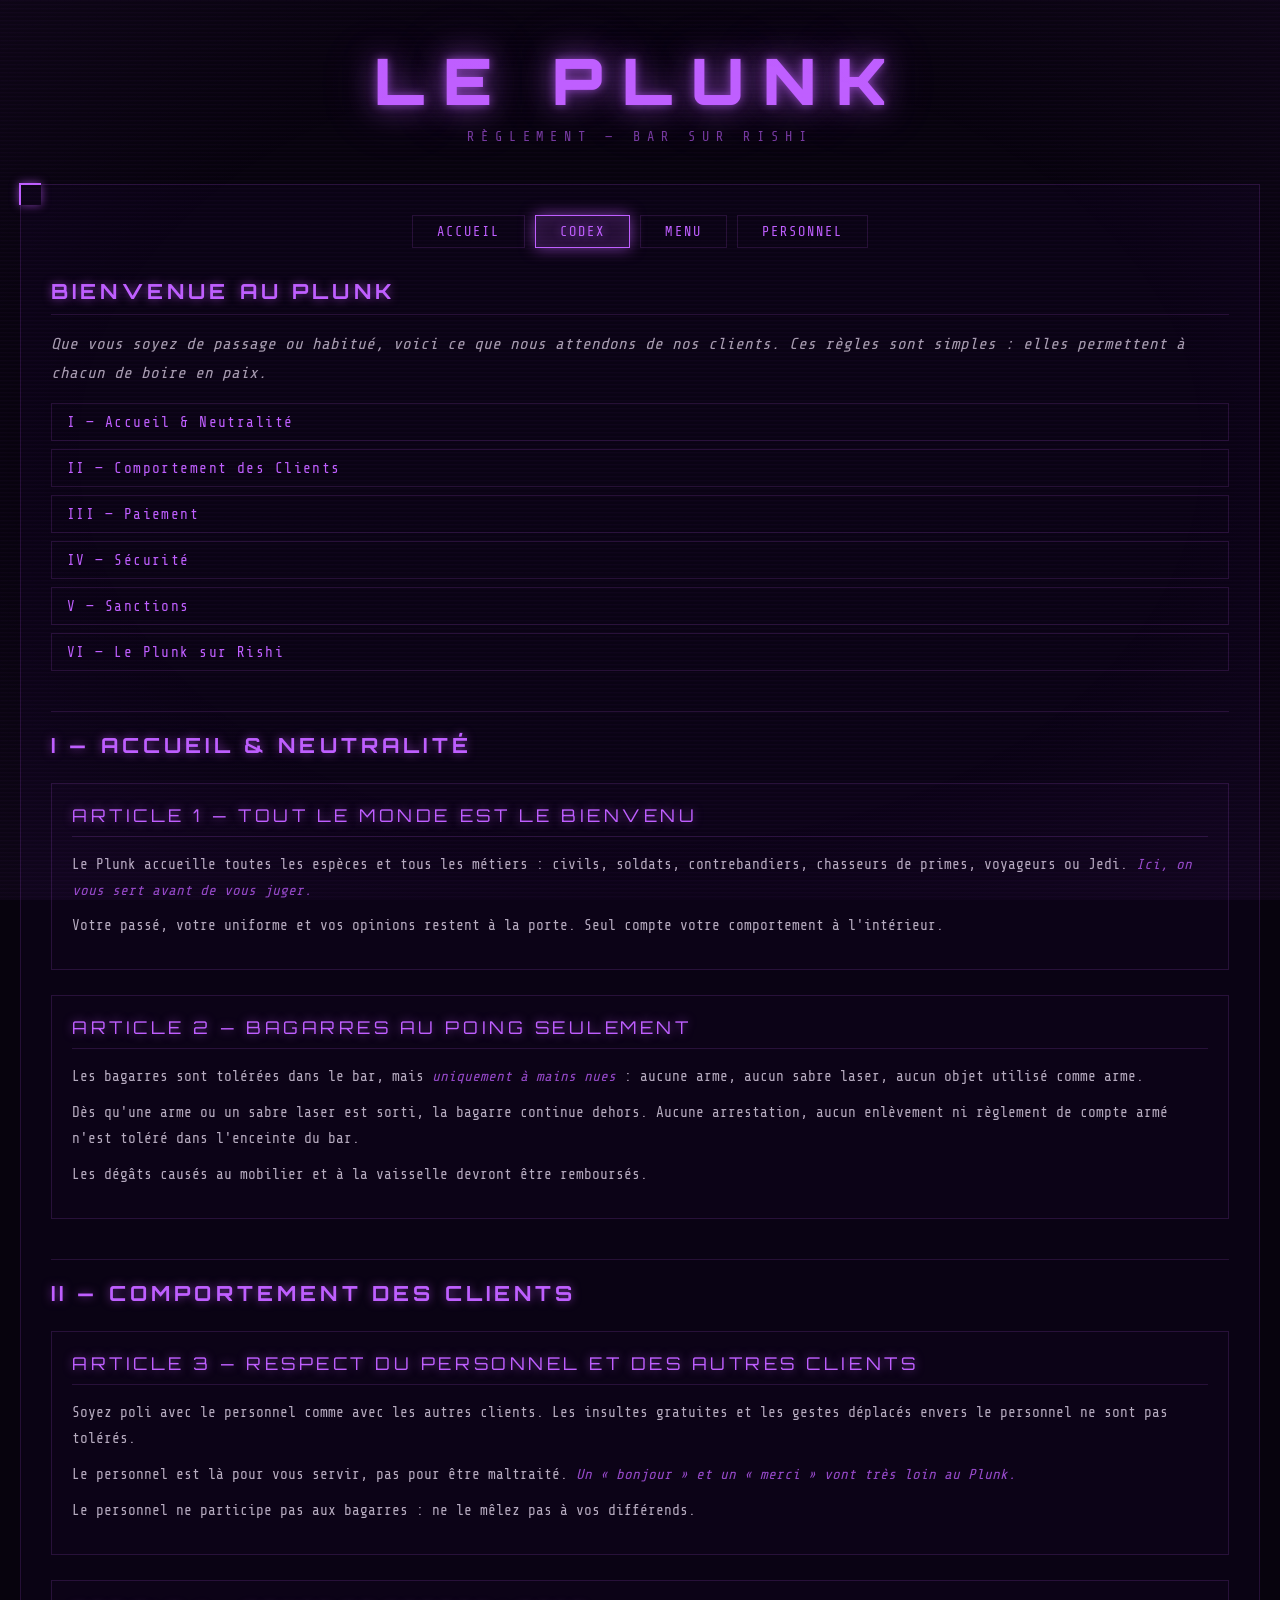
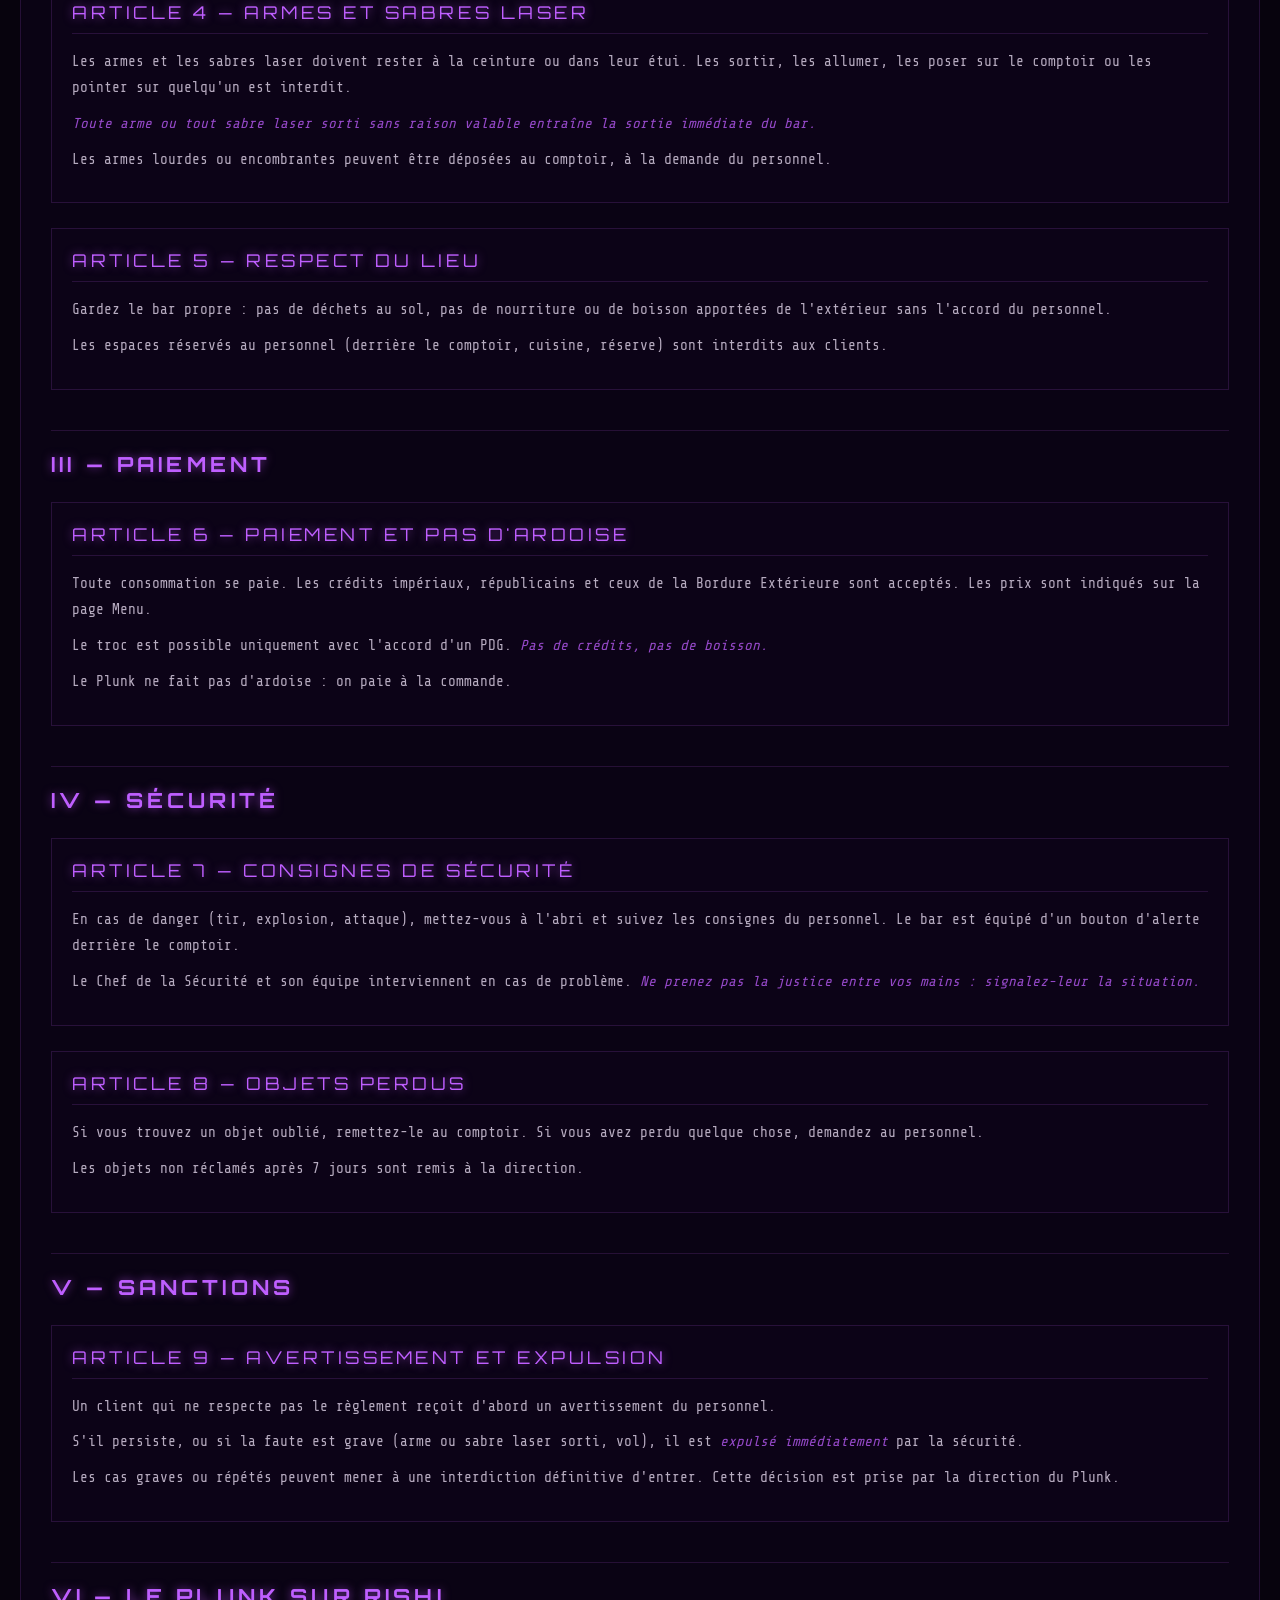
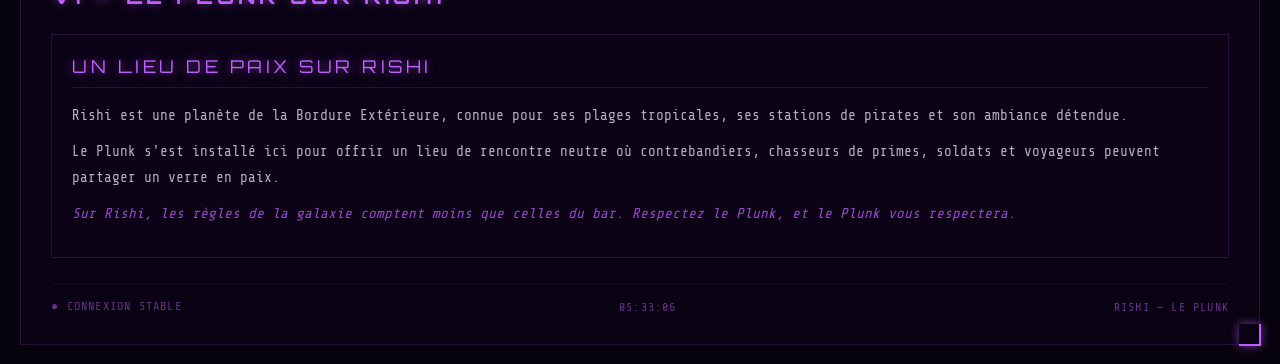
==== commit a39eae2c: "Add files via upload" ====
--- a/codex.html
+++ b/codex.html
@@ -3,14 +3,14 @@
 <head>
   <meta charset="UTF-8">
   <meta name="viewport" content="width=device-width, initial-scale=1.0">
-  <title>Le Plunk — Codex du Bar</title>
-  <meta name="description" content="Codex du bar Le Plunk sur Rishi. Règlement, règles de service, sécurité et informations.">
+  <title>Le Plunk — Règlement pour les Clients</title>
+  <meta name="description" content="Règlement du bar Le Plunk sur Rishi pour les clients : comportement, bagarres, armes, paiement, sécurité et sanctions.">
   <link rel="stylesheet" href="style.css">
   <link rel="icon" type="image/x-icon" href="images/ICONE.png">
 
   <meta property="og:type" content="website">
-  <meta property="og:title" content="Le Plunk — Codex du Bar">
-  <meta property="og:description" content="Codex du bar Le Plunk sur Rishi.">
+  <meta property="og:title" content="Le Plunk — Règlement pour les Clients">
+  <meta property="og:description" content="Ce que le Plunk attend de ses clients : respect, neutralité et règles de la maison.">
   <meta property="og:url" content="https://insanity-chan.github.io/CIVILIAN/codex.html">
   <meta property="og:image" content="https://insanity-chan.github.io/CIVILIAN/preview.png">
   <meta property="og:site_name" content="Le Plunk">
@@ -56,13 +56,13 @@
   <div id="boot-screen">
     <div class="boot-text">&gt; INITIALISATION DU TERMINAL...</div>
     <div class="boot-text">&gt; CONNEXION AU RÉSEAU DE RISHI...</div>
-    <div class="boot-text">&gt; CHARGEMENT : CODEX DU PLUNK...</div>
+    <div class="boot-text">&gt; CHARGEMENT : RÈGLEMENT DU PLUNK...</div>
     <div class="boot-bar"><div class="boot-bar-fill"></div></div>
   </div>
 
   <div class="holo-header">
     <h1>Le Plunk</h1>
-    <div class="subtitle">Codex — Bar sur Rishi</div>
+    <div class="subtitle">Règlement — Bar sur Rishi</div>
   </div>
 
   <div class="holo-frame">
@@ -76,134 +76,135 @@
 
     <!-- SOMMAIRE -->
     <div class="holo-panel active">
-      <h2>Sommaire</h2>
+      <h2>Bienvenue au Plunk</h2>
+      <p class="holo-intro">
+        Que vous soyez de passage ou habitué, voici ce que nous attendons de nos clients.
+        Ces règles sont simples : elles permettent à chacun de boire en paix.
+      </p>
       <div class="holo-sommaire">
-        <a href="#reglement" class="holo-link">I — Règlement du Bar</a>
-        <a href="#service" class="holo-link">II — Règles de Service</a>
-        <a href="#securite" class="holo-link">III — Sécurité &amp; Conduite</a>
-        <a href="#tenue" class="holo-link">IV — Tenue &amp; Apparence</a>
-        <a href="#rishi" class="holo-link">V — Informations sur Rishi</a>
-      </div>
-    </div>
-
-    <!-- I - RÈGLEMENT -->
-    <div class="holo-section" id="reglement">
-      <h2>I — Règlement du Bar</h2>
-
-      <div class="civil-codex-article">
-        <div class="civil-codex-title">Article 1 — Accueil des Clients</div>
-        <div class="civil-codex-text">
-          <p>Tout client entrant au Plunk doit être accueilli avec courtoisie, qu'il soit civil, militaire, contrebandier ou Jedi. <em>Le Plunk est un territoire neutre.</em></p>
-          <p>Aucune discrimination basée sur l'espèce, l'affiliation politique ou le passé criminel n'est tolérée tant que le client respecte le règlement.</p>
-        </div>
-      </div>
-
-      <div class="civil-codex-article">
-        <div class="civil-codex-title">Article 2 — Neutralité du Plunk</div>
-        <div class="civil-codex-text">
-          <p>Le Plunk est une zone neutre. Aucun combat, arrestation ou acte d'hostilité ne doit avoir lieu dans l'enceinte du bar.</p>
-          <p>Les armes doivent rester à la ceinture ou dans le holster. <em>Toute arme dégainée sans raison valable entraîne l'expulsion immédiate.</em></p>
-          <p>Les conflits personnels sont à régler à l'extérieur. Le barman peut refuser de servir toute personne perturbant la paix du bar.</p>
-        </div>
-      </div>
-
-      <div class="civil-codex-article">
-        <div class="civil-codex-title">Article 3 — Paiement &amp; Crédits</div>
-        <div class="civil-codex-text">
-          <p>Toute consommation doit être payée. Les crédits impériaux, républicains et ceux de la Bordure Extérieure sont acceptés.</p>
-          <p>Le troc est autorisé uniquement avec l'accord du gérant. <em>Aucun crédit, pas de boisson.</em></p>
-          <p>Une ardoise est possible pour les habitués de confiance, mais le solde doit être réglé à la fin de la semaine.</p>
-        </div>
-      </div>
-    </div>
-
-    <!-- II - RÈGLES DE SERVICE -->
-    <div class="holo-section" id="service">
-      <h2>II — Règles de Service</h2>
-
-      <div class="civil-codex-article">
-        <div class="civil-codex-title">Article 4 — Préparation des Boissons</div>
-        <div class="civil-codex-text">
-          <p>Chaque boisson doit être préparée avec soin, selon les recettes du menu officiel du Plunk.</p>
-          <p>Les quantités d'alcool doivent être respectées. <em>Servir un client déjà ivre est interdit : proposez de l'eau ou un café de Tatooine à la place.</em></p>
-          <p>Les verres doivent être propres avant chaque service. Un verre sale est une tache sur la réputation du Plunk.</p>
-        </div>
-      </div>
-
-      <div class="civil-codex-article">
-        <div class="civil-codex-title">Article 5 — Comportement en Service</div>
-        <div class="civil-codex-text">
-          <p>Le barman se doit d'être souriant, poli et à l'écoute, même face à un client difficile.</p>
-          <p>Les discussions avec les clients font partie du métier, mais <em>les rumeurs et informations sensibles ne doivent pas être divulguées.</em></p>
-          <p>Un barman du Plunk est aussi un confident : ce qui se dit au bar, reste au bar.</p>
-        </div>
-      </div>
-
-      <div class="civil-codex-article">
-        <div class="civil-codex-title">Article 6 — Gestion des Stocks</div>
-        <div class="civil-codex-text">
-          <p>L'inventaire doit être vérifié en début et fin de service. Toute rupture de stock doit être signalée au gérant.</p>
-          <p>Le gaspillage est inacceptable. Les bouteilles entamées doivent être correctement fermées et stockées.</p>
-          <p><em>Le vol de marchandise est un motif de renvoi immédiat.</em></p>
-        </div>
-      </div>
-    </div>
-
-    <!-- III - SÉCURITÉ -->
+        <a href="#accueil" class="holo-link">I — Accueil &amp; Neutralité</a>
+        <a href="#comportement" class="holo-link">II — Comportement des Clients</a>
+        <a href="#paiement" class="holo-link">III — Paiement</a>
+        <a href="#securite" class="holo-link">IV — Sécurité</a>
+        <a href="#sanctions" class="holo-link">V — Sanctions</a>
+        <a href="#rishi" class="holo-link">VI — Le Plunk sur Rishi</a>
+      </div>
+    </div>
+
+    <!-- I - ACCUEIL -->
+    <div class="holo-section" id="accueil">
+      <h2>I — Accueil &amp; Neutralité</h2>
+
+      <div class="civil-codex-article">
+        <div class="civil-codex-title">Article 1 — Tout le monde est le bienvenu</div>
+        <div class="civil-codex-text">
+          <p>Le Plunk accueille toutes les espèces et tous les métiers : civils, soldats, contrebandiers, chasseurs de primes, voyageurs ou Jedi. <em>Ici, on vous sert avant de vous juger.</em></p>
+          <p>Votre passé, votre uniforme et vos opinions restent à la porte. Seul compte votre comportement à l'intérieur.</p>
+        </div>
+      </div>
+
+      <div class="civil-codex-article">
+        <div class="civil-codex-title">Article 2 — Bagarres au poing seulement</div>
+        <div class="civil-codex-text">
+          <p>Les bagarres sont tolérées dans le bar, mais <em>uniquement à mains nues</em> : aucune arme, aucun sabre laser, aucun objet utilisé comme arme.</p>
+          <p>Dès qu'une arme ou un sabre laser est sorti, la bagarre continue dehors. Aucune arrestation, aucun enlèvement ni règlement de compte armé n'est toléré dans l'enceinte du bar.</p>
+          <p>Les dégâts causés au mobilier et à la vaisselle devront être remboursés.</p>
+        </div>
+      </div>
+
+    </div>
+
+    <!-- II - COMPORTEMENT -->
+    <div class="holo-section" id="comportement">
+      <h2>II — Comportement des Clients</h2>
+
+      <div class="civil-codex-article">
+        <div class="civil-codex-title">Article 3 — Respect du personnel et des autres clients</div>
+        <div class="civil-codex-text">
+          <p>Soyez poli avec le personnel comme avec les autres clients. Les insultes gratuites et les gestes déplacés envers le personnel ne sont pas tolérés.</p>
+          <p>Le personnel est là pour vous servir, pas pour être maltraité. <em>Un « bonjour » et un « merci » vont très loin au Plunk.</em></p>
+          <p>Le personnel ne participe pas aux bagarres : ne le mêlez pas à vos différends.</p>
+        </div>
+      </div>
+
+      <div class="civil-codex-article">
+        <div class="civil-codex-title">Article 4 — Armes et sabres laser</div>
+        <div class="civil-codex-text">
+          <p>Les armes et les sabres laser doivent rester à la ceinture ou dans leur étui. Les sortir, les allumer, les poser sur le comptoir ou les pointer sur quelqu'un est interdit.</p>
+          <p><em>Toute arme ou tout sabre laser sorti sans raison valable entraîne la sortie immédiate du bar.</em></p>
+          <p>Les armes lourdes ou encombrantes peuvent être déposées au comptoir, à la demande du personnel.</p>
+        </div>
+      </div>
+
+      <div class="civil-codex-article">
+        <div class="civil-codex-title">Article 5 — Respect du lieu</div>
+        <div class="civil-codex-text">
+          <p>Gardez le bar propre : pas de déchets au sol, pas de nourriture ou de boisson apportées de l'extérieur sans l'accord du personnel.</p>
+          <p>Les espaces réservés au personnel (derrière le comptoir, cuisine, réserve) sont interdits aux clients.</p>
+        </div>
+      </div>
+    </div>
+
+    <!-- III - PAIEMENT -->
+    <div class="holo-section" id="paiement">
+      <h2>III — Paiement</h2>
+
+      <div class="civil-codex-article">
+        <div class="civil-codex-title">Article 6 — Paiement et pas d'ardoise</div>
+        <div class="civil-codex-text">
+          <p>Toute consommation se paie. Les crédits impériaux, républicains et ceux de la Bordure Extérieure sont acceptés. Les prix sont indiqués sur la page Menu.</p>
+          <p>Le troc est possible uniquement avec l'accord d'un PDG. <em>Pas de crédits, pas de boisson.</em></p>
+          <p>Le Plunk ne fait pas d'ardoise : on paie à la commande.</p>
+        </div>
+      </div>
+
+    </div>
+
+    <!-- IV - DISCRÉTION & SÉCURITÉ -->
     <div class="holo-section" id="securite">
-      <h2>III — Sécurité &amp; Conduite</h2>
-
-      <div class="civil-codex-article">
-        <div class="civil-codex-title">Article 7 — Gestion des Indésirables</div>
-        <div class="civil-codex-text">
-          <p>En cas de client agressif ou ivre, le barman doit d'abord tenter de calmer la situation par la diplomatie.</p>
-          <p>Si la situation dégénère, le videur doit être appelé. <em>Le barman ne doit jamais intervenir physiquement.</em></p>
-          <p>En cas de danger grave (tir, explosion, attaque), le bouton d'alerte derrière le comptoir doit être activé.</p>
-        </div>
-      </div>
-
-      <div class="civil-codex-article">
-        <div class="civil-codex-title">Article 8 — Objets Trouvés &amp; Perdus</div>
-        <div class="civil-codex-text">
-          <p>Tout objet oublié par un client doit être déposé derrière le comptoir dans la boîte des objets trouvés.</p>
-          <p><em>Le barman ne doit jamais fouiller les affaires d'un client, même abandonnées.</em></p>
-          <p>Les objets non réclamés après 7 jours sont remis au gérant.</p>
-        </div>
-      </div>
-    </div>
-
-    <!-- IV - TENUE -->
-    <div class="holo-section" id="tenue">
-      <h2>IV — Tenue &amp; Apparence</h2>
-
-      <div class="civil-codex-article">
-        <div class="civil-codex-title">Article 9 — Tenue de Service</div>
-        <div class="civil-codex-text">
-          <p>Le tablier du Plunk est obligatoire pendant le service. Il doit être propre et en bon état.</p>
-          <p>Les mains doivent être lavées régulièrement, surtout après avoir manipulé de la vaisselle ou des déchets.</p>
-          <p><em>Une tenue propre est le premier signe de respect envers le client.</em></p>
-        </div>
-      </div>
-
-      <div class="civil-codex-article">
-        <div class="civil-codex-title">Article 10 — Apparence Générale</div>
-        <div class="civil-codex-text">
-          <p>Les cheveux longs doivent être attachés pendant le service.</p>
-          <p>Pas de bijoux sur les mains ou les poignets pendant la manipulation des verres et aliments.</p>
-          <p>Le barman est le visage du Plunk : son apparence reflète la qualité du bar.</p>
-        </div>
-      </div>
-    </div>
-
-    <!-- V - RISHI -->
+      <h2>IV — Sécurité</h2>
+
+
+      <div class="civil-codex-article">
+        <div class="civil-codex-title">Article 7 — Consignes de sécurité</div>
+        <div class="civil-codex-text">
+          <p>En cas de danger (tir, explosion, attaque), mettez-vous à l'abri et suivez les consignes du personnel. Le bar est équipé d'un bouton d'alerte derrière le comptoir.</p>
+          <p>Le Chef de la Sécurité et son équipe interviennent en cas de problème. <em>Ne prenez pas la justice entre vos mains : signalez-leur la situation.</em></p>
+        </div>
+      </div>
+
+      <div class="civil-codex-article">
+        <div class="civil-codex-title">Article 8 — Objets perdus</div>
+        <div class="civil-codex-text">
+          <p>Si vous trouvez un objet oublié, remettez-le au comptoir. Si vous avez perdu quelque chose, demandez au personnel.</p>
+          <p>Les objets non réclamés après 7 jours sont remis à la direction.</p>
+        </div>
+      </div>
+    </div>
+
+    <!-- V - SANCTIONS -->
+    <div class="holo-section" id="sanctions">
+      <h2>V — Sanctions</h2>
+
+      <div class="civil-codex-article">
+        <div class="civil-codex-title">Article 9 — Avertissement et expulsion</div>
+        <div class="civil-codex-text">
+          <p>Un client qui ne respecte pas le règlement reçoit d'abord un avertissement du personnel.</p>
+          <p>S'il persiste, ou si la faute est grave (arme ou sabre laser sorti, vol), il est <em>expulsé immédiatement</em> par la sécurité.</p>
+          <p>Les cas graves ou répétés peuvent mener à une interdiction définitive d'entrer. Cette décision est prise par la direction du Plunk.</p>
+        </div>
+      </div>
+    </div>
+
+    <!-- VI - RISHI -->
     <div class="holo-section" id="rishi">
-      <h2>V — Informations sur Rishi</h2>
-
-      <div class="civil-codex-article">
-        <div class="civil-codex-title">Le Plunk sur Rishi</div>
+      <h2>VI — Le Plunk sur Rishi</h2>
+
+      <div class="civil-codex-article">
+        <div class="civil-codex-title">Un lieu de paix sur Rishi</div>
         <div class="civil-codex-text">
           <p>Rishi est une planète de la Bordure Extérieure, connue pour ses plages tropicales, ses stations de pirates et son ambiance détendue.</p>
-          <p>Le Plunk s'est installé sur cette planète pour offrir un lieu de rencontre neutre où contrebandiers, chasseurs de primes, soldats et voyageurs peuvent partager un verre en paix.</p>
+          <p>Le Plunk s'est installé ici pour offrir un lieu de rencontre neutre où contrebandiers, chasseurs de primes, soldats et voyageurs peuvent partager un verre en paix.</p>
           <p><em>Sur Rishi, les règles de la galaxie comptent moins que celles du bar. Respectez le Plunk, et le Plunk vous respectera.</em></p>
         </div>
       </div>
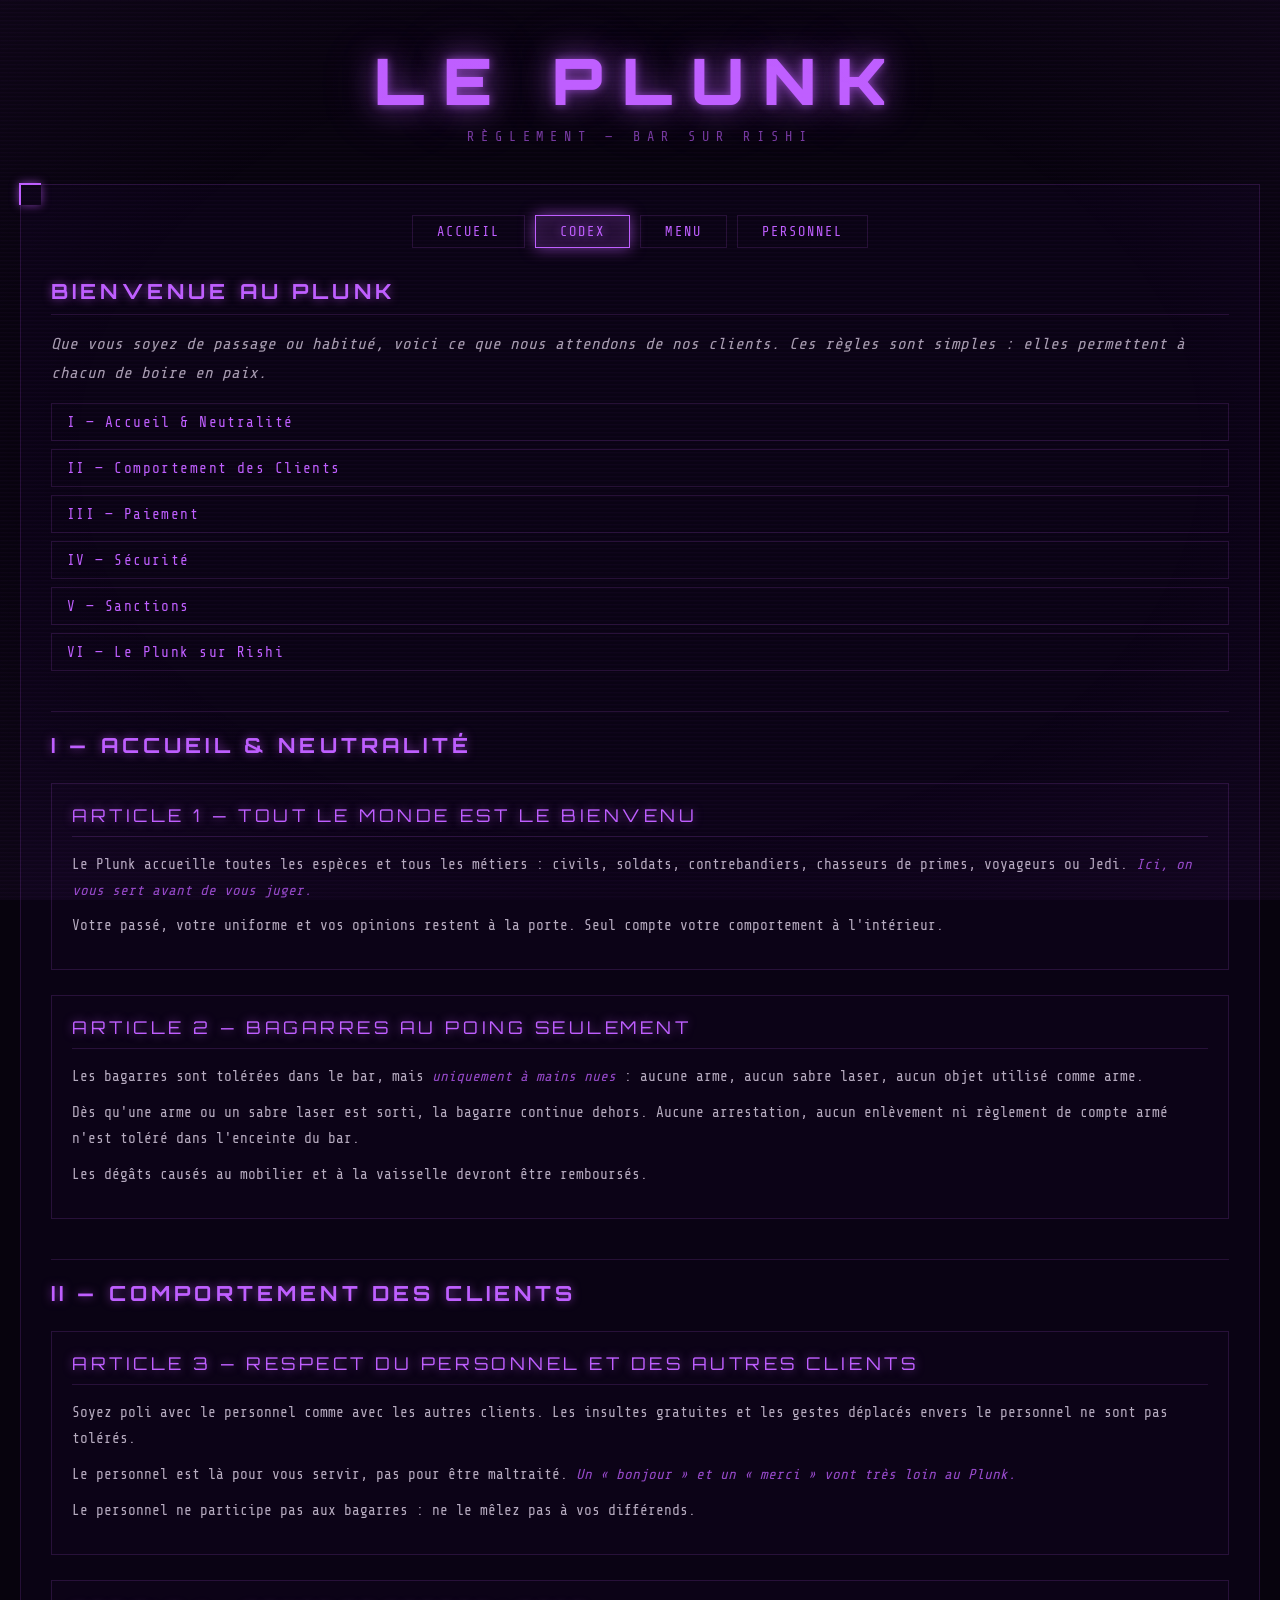
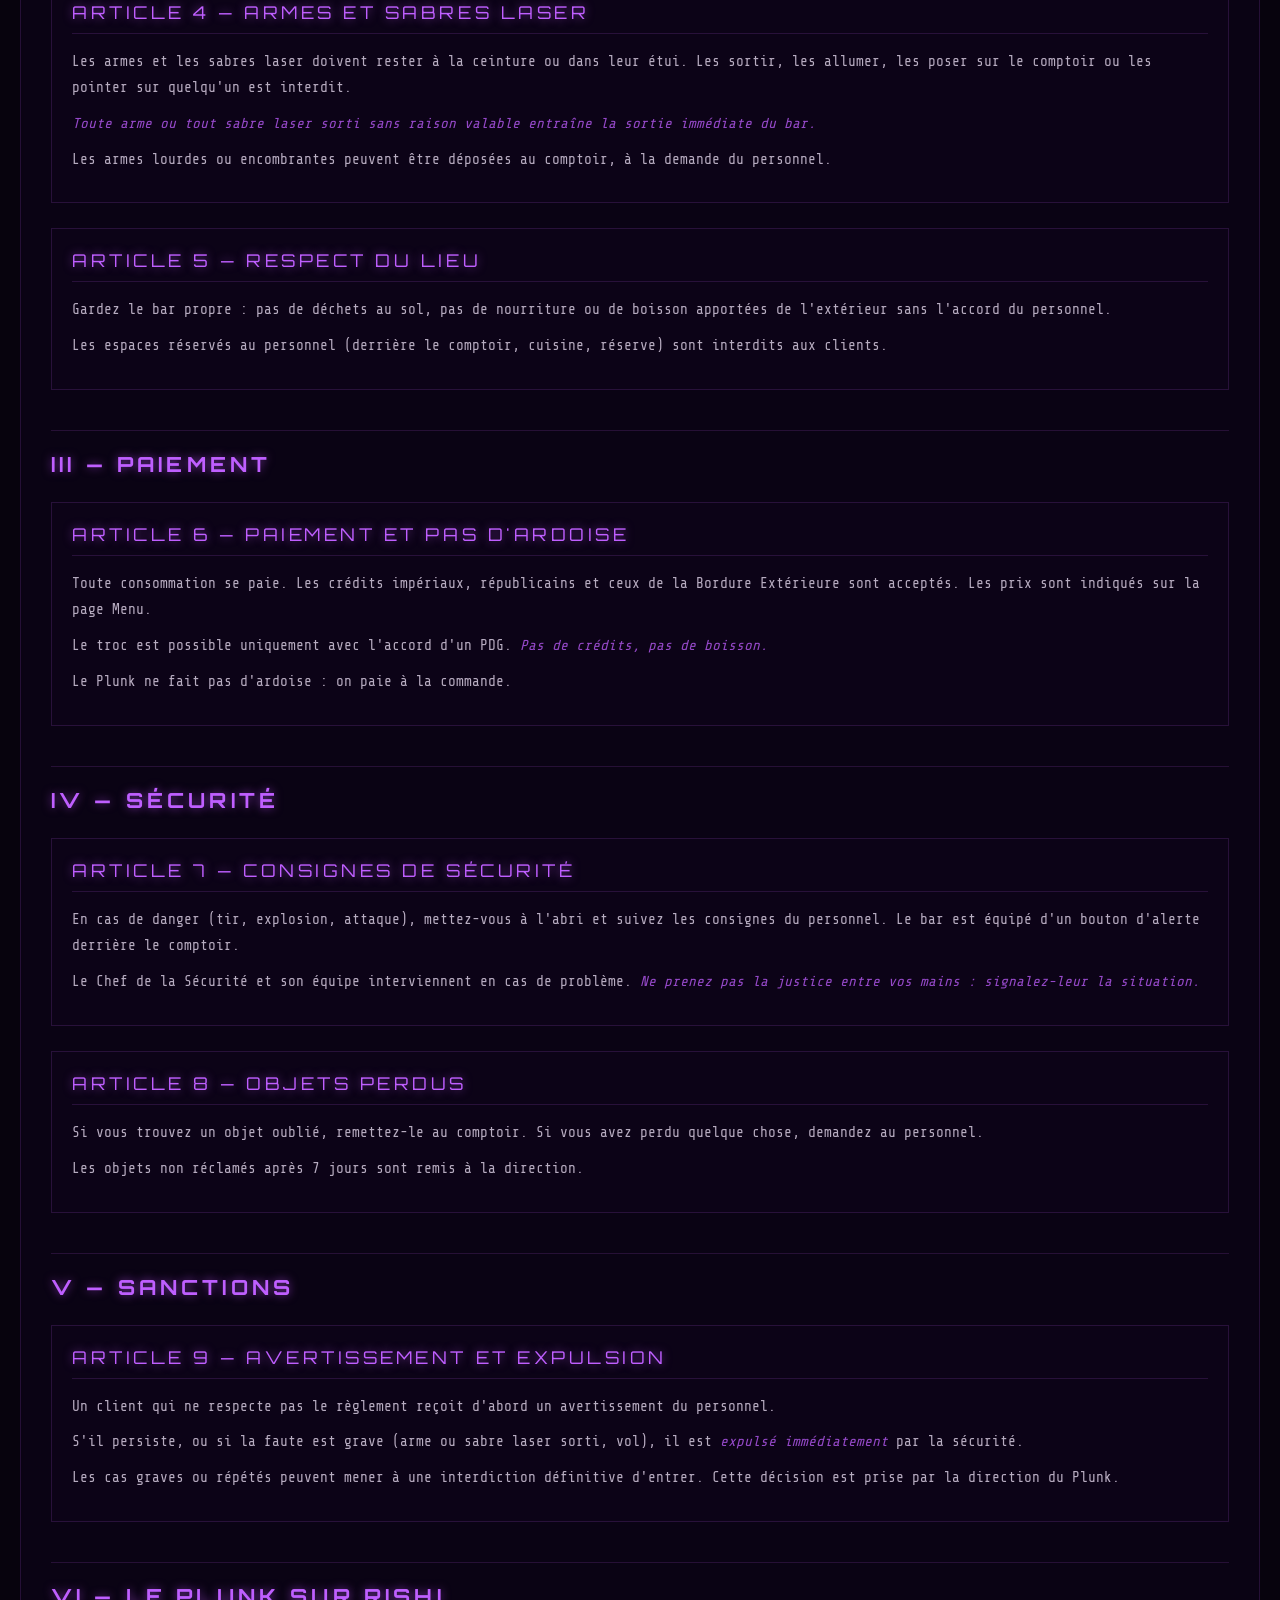
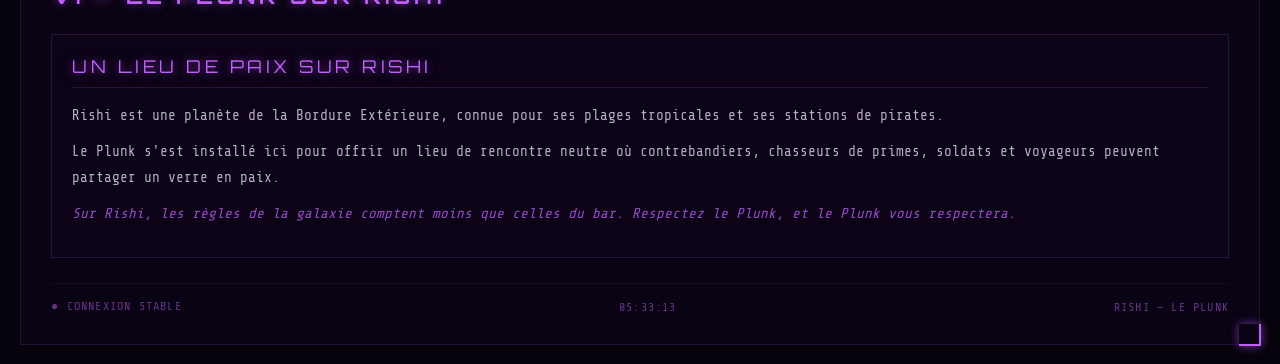
==== commit 63e32f67: "Update codex.html" ====
--- a/codex.html
+++ b/codex.html
@@ -203,7 +203,7 @@
       <div class="civil-codex-article">
         <div class="civil-codex-title">Un lieu de paix sur Rishi</div>
         <div class="civil-codex-text">
-          <p>Rishi est une planète de la Bordure Extérieure, connue pour ses plages tropicales, ses stations de pirates et son ambiance détendue.</p>
+          <p>Rishi est une planète de la Bordure Extérieure, connue pour ses plages tropicales et ses stations de pirates.</p>
           <p>Le Plunk s'est installé ici pour offrir un lieu de rencontre neutre où contrebandiers, chasseurs de primes, soldats et voyageurs peuvent partager un verre en paix.</p>
           <p><em>Sur Rishi, les règles de la galaxie comptent moins que celles du bar. Respectez le Plunk, et le Plunk vous respectera.</em></p>
         </div>
